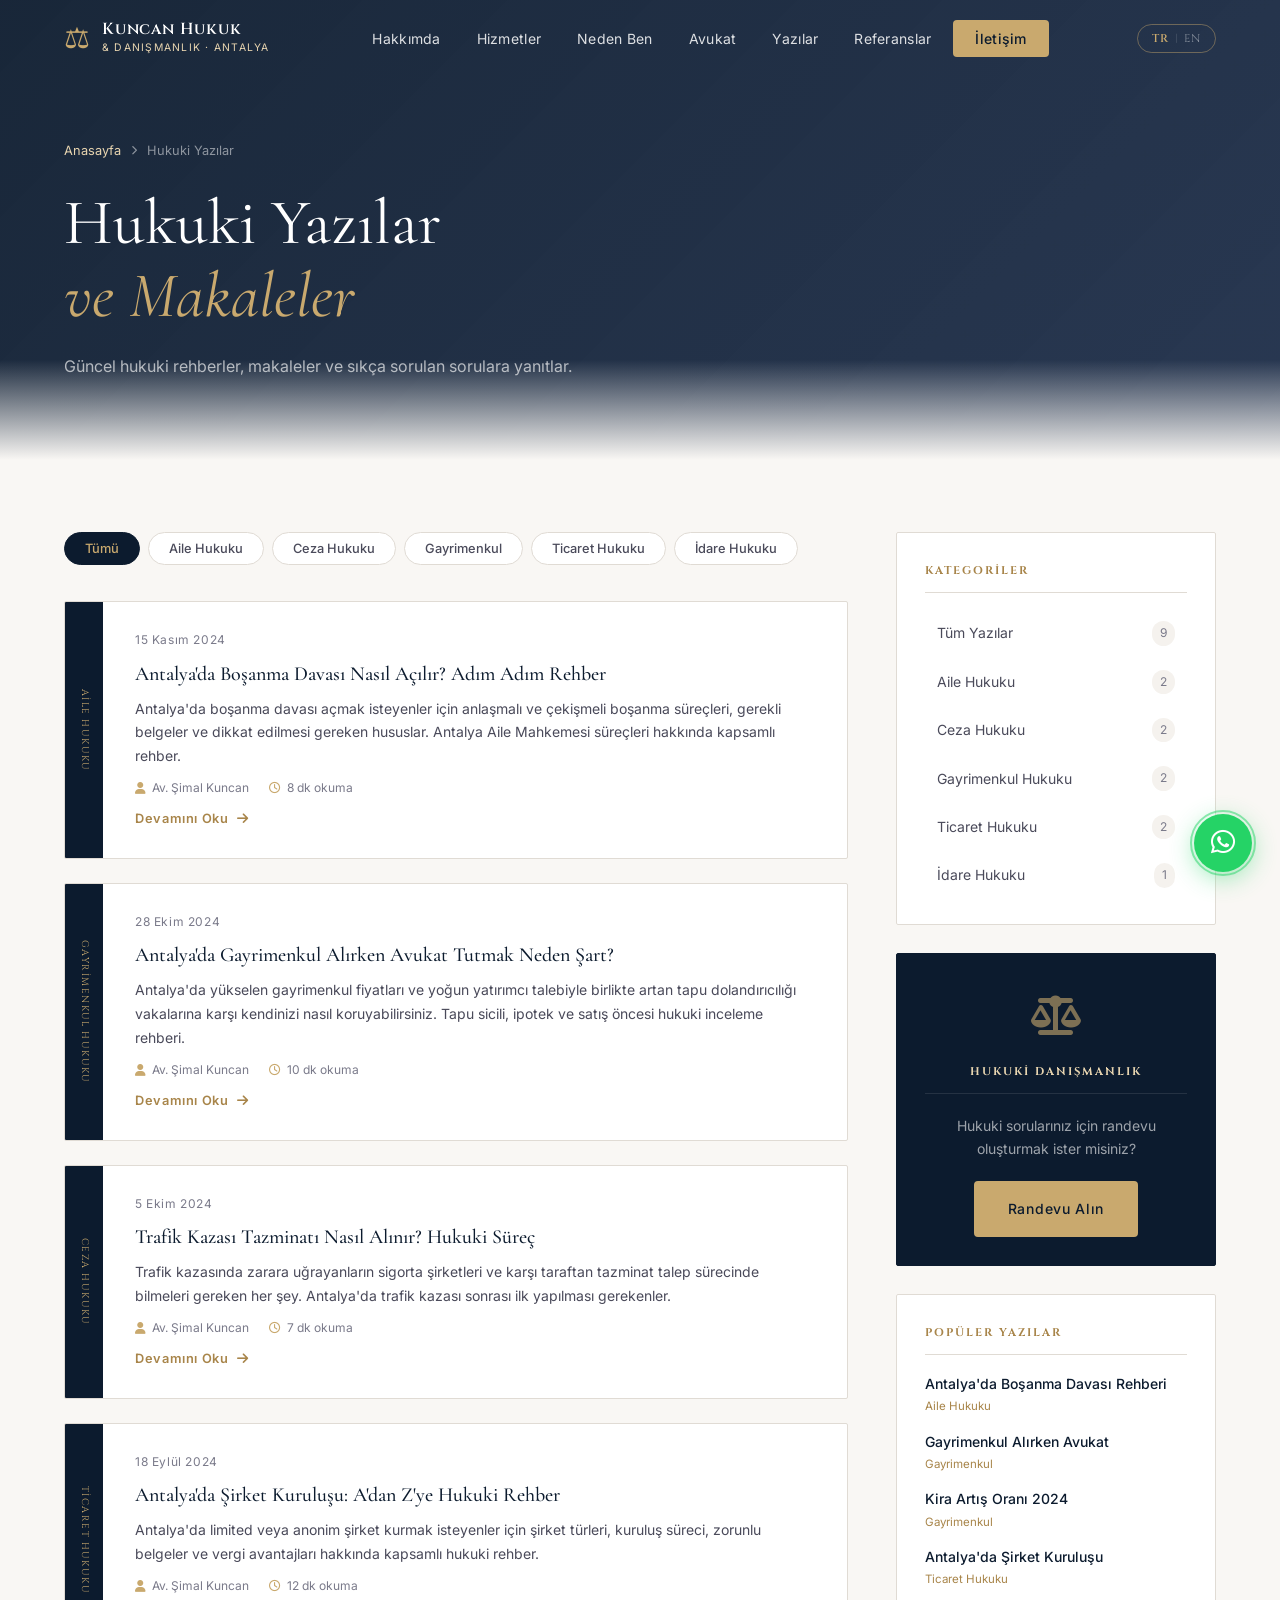
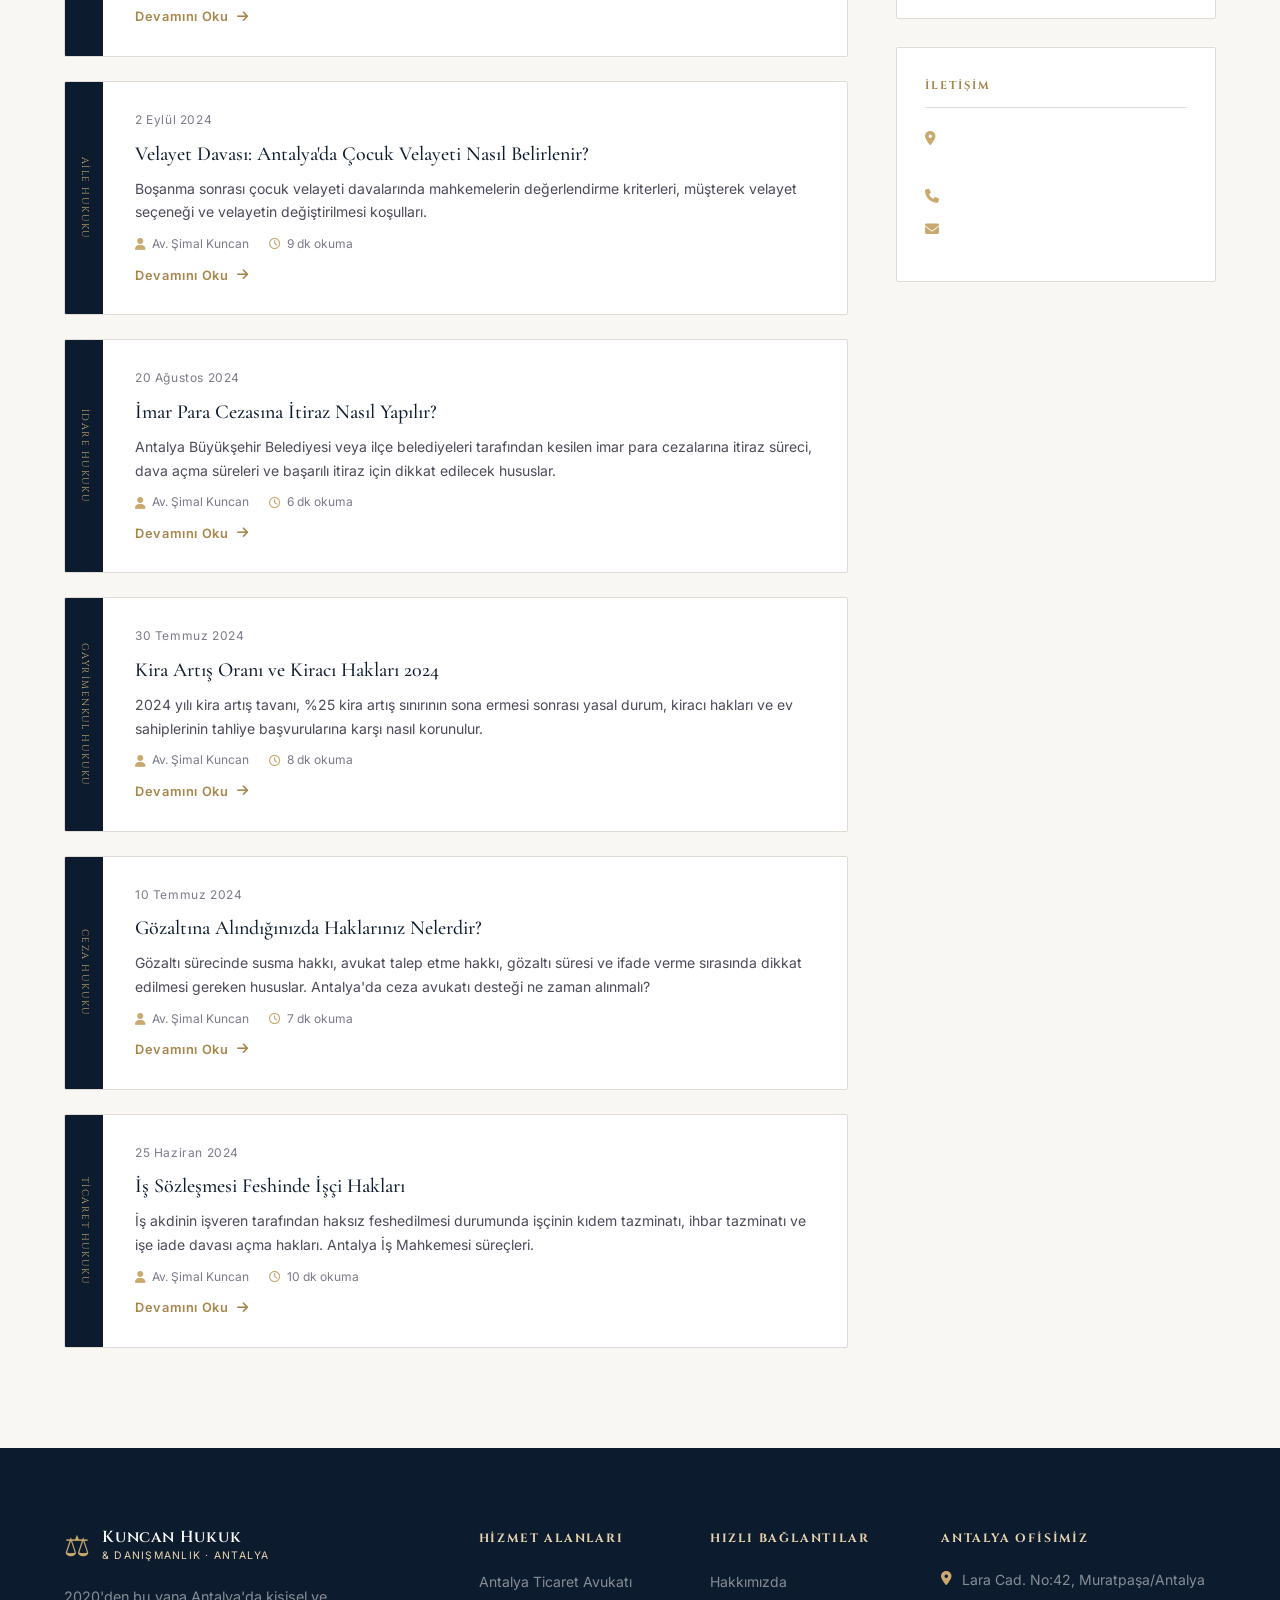
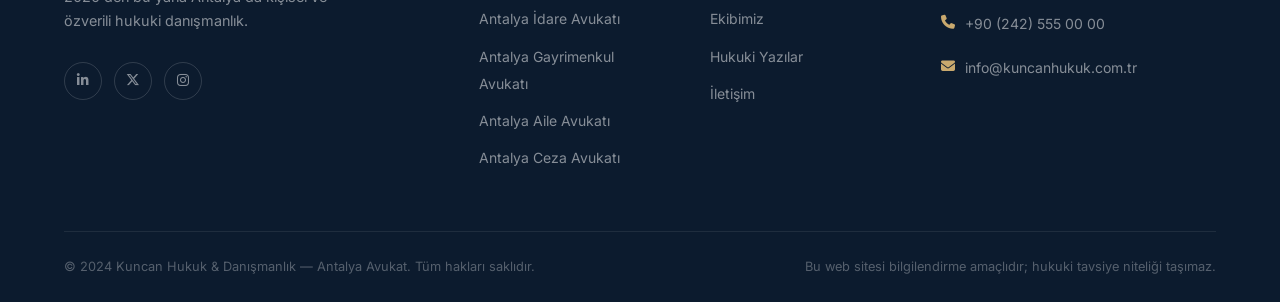
==== yazilar.html @ 05ef512c "Initial commit" ====
<!DOCTYPE html>
<html lang="tr">
<head>
  <meta charset="UTF-8" />
  <meta name="viewport" content="width=device-width, initial-scale=1.0" />
  <title>Hukuki Yazılar ve Makaleler | Antalya Avukat — Yıldırım & Ortakları</title>
  <meta name="description" content="Antalya'nın uzman avukatları tarafından kaleme alınan güncel hukuki makaleler, rehberler ve hukuki bilgi kaynakları. Boşanma, ceza, gayrimenkul, ticaret hukuku ve daha fazlası." />
  <meta name="keywords" content="antalya avukat yazıları, antalya hukuk makaleleri, antalya boşanma rehberi, antalya hukuk bilgisi, türk hukuku makaleler" />
  <meta name="robots" content="noindex, nofollow" />
  <link rel="canonical" href="https://www.kuncanhukuk.com/yazilar.html" />

  <meta property="og:title" content="Hukuki Yazılar | Antalya Avukat — Yıldırım & Ortakları" />
  <meta property="og:description" content="Antalya avukatlarımızın kaleme aldığı güncel hukuki makaleler ve rehberler." />
  <meta property="og:type" content="website" />
  <meta property="og:url" content="https://www.kuncanhukuk.com/yazilar.html" />

  <script type="application/ld+json">
  {
    "@context": "https://schema.org",
    "@type": "CollectionPage",
    "name": "Hukuki Yazılar ve Makaleler",
    "description": "Antalya Avukat Yıldırım & Ortakları tarafından hazırlanan hukuki makaleler",
    "url": "https://www.kuncanhukuk.com/yazilar.html",
    "breadcrumb": {
      "@type": "BreadcrumbList",
      "itemListElement": [
        {"@type": "ListItem", "position": 1, "name": "Anasayfa", "item": "https://www.kuncanhukuk.com/"},
        {"@type": "ListItem", "position": 2, "name": "Hukuki Yazılar", "item": "https://www.kuncanhukuk.com/yazilar.html"}
      ]
    }
  }
  </script>

  <link rel="preconnect" href="https://fonts.googleapis.com" />
  <link rel="preconnect" href="https://fonts.gstatic.com" crossorigin />
  <link href="https://fonts.googleapis.com/css2?family=Cormorant+Garamond:ital,wght@0,300;0,400;0,500;0,600;0,700;1,300;1,400;1,500&family=Inter:wght@300;400;500;600&family=Cinzel:wght@400;500;600&display=swap" rel="stylesheet" />
  <link rel="stylesheet" href="https://cdnjs.cloudflare.com/ajax/libs/font-awesome/6.5.0/css/all.min.css" />
  <link rel="stylesheet" href="css/style.css" />
</head>
<body>

  <!-- NAV -->
  <nav id="navbar" class="scrolled" role="navigation" aria-label="Ana navigasyon">
    <div class="nav-inner">
      <a href="/" class="nav-logo" aria-label="Kuncan Hukuk & Danışmanlık — Anasayfa">
        <span class="logo-icon" aria-hidden="true">⚖</span>
        <div class="logo-text">
          <span class="logo-main">Kuncan Hukuk</span>
          <span class="logo-sub">& Danışmanlık · Antalya</span>
        </div>
      </a>
      <ul class="nav-links" id="navLinks">
        <li><a href="index.html#about"        data-i18n="nav_about">Hakkımızda</a></li>
        <li><a href="index.html#services"     data-i18n="nav_services">Hizmetler</a></li>
        <li><a href="index.html#why-us"       data-i18n="nav_why">Neden Biz</a></li>
        <li><a href="index.html#lawyer"       data-i18n="nav_team">Avukat</a></li>
        <li><a href="yazilar.html" aria-current="page" data-i18n="nav_articles">Yazılar</a></li>
        <li><a href="index.html#testimonials" data-i18n="nav_testimonials">Referanslar</a></li>
        <li><a href="index.html#contact" class="nav-cta" data-i18n="nav_contact">İletişim</a></li>
      </ul>
      <div class="nav-right">
        <button class="lang-toggle" id="langToggle" aria-label="Dil değiştir / Change language">
          <span class="lang-active">TR</span>
          <span class="lang-sep">|</span>
          <span class="lang-other">EN</span>
        </button>
        <button class="nav-hamburger" id="hamburger" aria-label="Menüyü aç/kapat" aria-expanded="false">
          <span></span><span></span><span></span>
        </button>
      </div>
    </div>
  </nav>

  <!-- PAGE HERO -->
  <section class="page-hero" aria-label="Sayfa başlığı">
    <div class="page-hero-overlay" aria-hidden="true"></div>
    <div class="container">
      <nav class="breadcrumb" aria-label="Konum yolu">
        <a href="/" data-i18n="page_breadcrumb_home">Anasayfa</a>
        <i class="fa-solid fa-chevron-right" aria-hidden="true"></i>
        <span aria-current="page" data-i18n="page_breadcrumb_articles">Hukuki Yazılar</span>
      </nav>
      <h1 class="page-hero-title" data-i18n-html="page_hero_title">Hukuki Yazılar<br /><em>ve Makaleler</em></h1>
      <p class="page-hero-desc" data-i18n="page_hero_desc">Antalya avukatlarımız tarafından hazırlanan güncel hukuki rehberler, makaleler ve bilgi kaynakları.</p>
    </div>
  </section>

  <!-- MAIN CONTENT -->
  <main id="main-content">
    <div class="container">
      <div class="blog-layout">

        <!-- ARTICLES COLUMN -->
        <div class="blog-main">

          <!-- FILTER BAR -->
          <div class="filter-bar" role="group" aria-label="Kategori filtresi">
            <button class="filter-btn active" data-cat="all"          data-i18n="filter_all">Tümü</button>
            <button class="filter-btn" data-cat="aile"                data-i18n="filter_aile">Aile Hukuku</button>
            <button class="filter-btn" data-cat="ceza"                data-i18n="filter_ceza">Ceza Hukuku</button>
            <button class="filter-btn" data-cat="gayrimenkul"         data-i18n="filter_gmk">Gayrimenkul</button>
            <button class="filter-btn" data-cat="ticaret"             data-i18n="filter_ticaret">Ticaret Hukuku</button>
            <button class="filter-btn" data-cat="idare"               data-i18n="filter_idare">İdare Hukuku</button>
          </div>

          <!-- ARTICLE LIST -->
          <div class="blog-list" id="blogList">

            <article class="blog-card" data-cat="aile" itemscope itemtype="https://schema.org/Article">
              <div class="blog-card-cat">Aile Hukuku</div>
              <div class="blog-card-body">
                <time class="blog-card-date" datetime="2024-11-15" itemprop="datePublished">15 Kasım 2024</time>
                <h2 itemprop="headline">
                  <a href="yazilar/antalyada-bosanma-davasi.html">Antalya'da Boşanma Davası Nasıl Açılır? Adım Adım Rehber</a>
                </h2>
                <p itemprop="description">Antalya'da boşanma davası açmak isteyenler için anlaşmalı ve çekişmeli boşanma süreçleri, gerekli belgeler ve dikkat edilmesi gereken hususlar. Antalya Aile Mahkemesi süreçleri hakkında kapsamlı rehber.</p>
                <div class="blog-card-meta">
                  <span><i class="fa-solid fa-user" aria-hidden="true"></i> Av. Şimal Kuncan</span>
                  <span><i class="fa-regular fa-clock" aria-hidden="true"></i> 8 dk okuma</span>
                </div>
                <a href="yazilar/antalyada-bosanma-davasi.html" class="article-link">Devamını Oku <i class="fa-solid fa-arrow-right" aria-hidden="true"></i></a>
              </div>
            </article>

            <article class="blog-card" data-cat="gayrimenkul" itemscope itemtype="https://schema.org/Article">
              <div class="blog-card-cat">Gayrimenkul Hukuku</div>
              <div class="blog-card-body">
                <time class="blog-card-date" datetime="2024-10-28" itemprop="datePublished">28 Ekim 2024</time>
                <h2 itemprop="headline">
                  <a href="yazilar/antalyada-gayrimenkul-alirken.html">Antalya'da Gayrimenkul Alırken Avukat Tutmak Neden Şart?</a>
                </h2>
                <p itemprop="description">Antalya'da yükselen gayrimenkul fiyatları ve yoğun yatırımcı talebiyle birlikte artan tapu dolandırıcılığı vakalarına karşı kendinizi nasıl koruyabilirsiniz. Tapu sicili, ipotek ve satış öncesi hukuki inceleme rehberi.</p>
                <div class="blog-card-meta">
                  <span><i class="fa-solid fa-user" aria-hidden="true"></i> Av. Şimal Kuncan</span>
                  <span><i class="fa-regular fa-clock" aria-hidden="true"></i> 10 dk okuma</span>
                </div>
                <a href="yazilar/antalyada-gayrimenkul-alirken.html" class="article-link">Devamını Oku <i class="fa-solid fa-arrow-right" aria-hidden="true"></i></a>
              </div>
            </article>

            <article class="blog-card" data-cat="ceza" itemscope itemtype="https://schema.org/Article">
              <div class="blog-card-cat">Ceza Hukuku</div>
              <div class="blog-card-body">
                <time class="blog-card-date" datetime="2024-10-05" itemprop="datePublished">5 Ekim 2024</time>
                <h2 itemprop="headline">
                  <a href="yazilar/trafik-kazasi-tazminati.html">Trafik Kazası Tazminatı Nasıl Alınır? Hukuki Süreç</a>
                </h2>
                <p itemprop="description">Trafik kazasında zarara uğrayanların sigorta şirketleri ve karşı taraftan tazminat talep sürecinde bilmeleri gereken her şey. Antalya'da trafik kazası sonrası ilk yapılması gerekenler.</p>
                <div class="blog-card-meta">
                  <span><i class="fa-solid fa-user" aria-hidden="true"></i> Av. Şimal Kuncan</span>
                  <span><i class="fa-regular fa-clock" aria-hidden="true"></i> 7 dk okuma</span>
                </div>
                <a href="yazilar/trafik-kazasi-tazminati.html" class="article-link">Devamını Oku <i class="fa-solid fa-arrow-right" aria-hidden="true"></i></a>
              </div>
            </article>

            <article class="blog-card" data-cat="ticaret" itemscope itemtype="https://schema.org/Article">
              <div class="blog-card-cat">Ticaret Hukuku</div>
              <div class="blog-card-body">
                <time class="blog-card-date" datetime="2024-09-18" itemprop="datePublished">18 Eylül 2024</time>
                <h2 itemprop="headline">
                  <a href="yazilar/antalyada-sirket-kurulus.html">Antalya'da Şirket Kuruluşu: A'dan Z'ye Hukuki Rehber</a>
                </h2>
                <p itemprop="description">Antalya'da limited veya anonim şirket kurmak isteyenler için şirket türleri, kuruluş süreci, zorunlu belgeler ve vergi avantajları hakkında kapsamlı hukuki rehber.</p>
                <div class="blog-card-meta">
                  <span><i class="fa-solid fa-user" aria-hidden="true"></i> Av. Şimal Kuncan</span>
                  <span><i class="fa-regular fa-clock" aria-hidden="true"></i> 12 dk okuma</span>
                </div>
                <a href="yazilar/antalyada-sirket-kurulus.html" class="article-link">Devamını Oku <i class="fa-solid fa-arrow-right" aria-hidden="true"></i></a>
              </div>
            </article>

            <article class="blog-card" data-cat="aile" itemscope itemtype="https://schema.org/Article">
              <div class="blog-card-cat">Aile Hukuku</div>
              <div class="blog-card-body">
                <time class="blog-card-date" datetime="2024-09-02" itemprop="datePublished">2 Eylül 2024</time>
                <h2 itemprop="headline">
                  <a href="yazilar/velayet-davasi-rehberi.html">Velayet Davası: Antalya'da Çocuk Velayeti Nasıl Belirlenir?</a>
                </h2>
                <p itemprop="description">Boşanma sonrası çocuk velayeti davalarında mahkemelerin değerlendirme kriterleri, müşterek velayet seçeneği ve velayetin değiştirilmesi koşulları.</p>
                <div class="blog-card-meta">
                  <span><i class="fa-solid fa-user" aria-hidden="true"></i> Av. Şimal Kuncan</span>
                  <span><i class="fa-regular fa-clock" aria-hidden="true"></i> 9 dk okuma</span>
                </div>
                <a href="yazilar/velayet-davasi-rehberi.html" class="article-link">Devamını Oku <i class="fa-solid fa-arrow-right" aria-hidden="true"></i></a>
              </div>
            </article>

            <article class="blog-card" data-cat="idare" itemscope itemtype="https://schema.org/Article">
              <div class="blog-card-cat">İdare Hukuku</div>
              <div class="blog-card-body">
                <time class="blog-card-date" datetime="2024-08-20" itemprop="datePublished">20 Ağustos 2024</time>
                <h2 itemprop="headline">
                  <a href="yazilar/imar-para-cezasi-itiraz.html">İmar Para Cezasına İtiraz Nasıl Yapılır?</a>
                </h2>
                <p itemprop="description">Antalya Büyükşehir Belediyesi veya ilçe belediyeleri tarafından kesilen imar para cezalarına itiraz süreci, dava açma süreleri ve başarılı itiraz için dikkat edilecek hususlar.</p>
                <div class="blog-card-meta">
                  <span><i class="fa-solid fa-user" aria-hidden="true"></i> Av. Şimal Kuncan</span>
                  <span><i class="fa-regular fa-clock" aria-hidden="true"></i> 6 dk okuma</span>
                </div>
                <a href="yazilar/imar-para-cezasi-itiraz.html" class="article-link">Devamını Oku <i class="fa-solid fa-arrow-right" aria-hidden="true"></i></a>
              </div>
            </article>

            <article class="blog-card" data-cat="gayrimenkul" itemscope itemtype="https://schema.org/Article">
              <div class="blog-card-cat">Gayrimenkul Hukuku</div>
              <div class="blog-card-body">
                <time class="blog-card-date" datetime="2024-07-30" itemprop="datePublished">30 Temmuz 2024</time>
                <h2 itemprop="headline">
                  <a href="yazilar/kira-artis-haklari.html">Kira Artış Oranı ve Kiracı Hakları 2024</a>
                </h2>
                <p itemprop="description">2024 yılı kira artış tavanı, %25 kira artış sınırının sona ermesi sonrası yasal durum, kiracı hakları ve ev sahiplerinin tahliye başvurularına karşı nasıl korunulur.</p>
                <div class="blog-card-meta">
                  <span><i class="fa-solid fa-user" aria-hidden="true"></i> Av. Şimal Kuncan</span>
                  <span><i class="fa-regular fa-clock" aria-hidden="true"></i> 8 dk okuma</span>
                </div>
                <a href="yazilar/kira-artis-haklari.html" class="article-link">Devamını Oku <i class="fa-solid fa-arrow-right" aria-hidden="true"></i></a>
              </div>
            </article>

            <article class="blog-card" data-cat="ceza" itemscope itemtype="https://schema.org/Article">
              <div class="blog-card-cat">Ceza Hukuku</div>
              <div class="blog-card-body">
                <time class="blog-card-date" datetime="2024-07-10" itemprop="datePublished">10 Temmuz 2024</time>
                <h2 itemprop="headline">
                  <a href="yazilar/gozaltina-alinan-haklari.html">Gözaltına Alındığınızda Haklarınız Nelerdir?</a>
                </h2>
                <p itemprop="description">Gözaltı sürecinde susma hakkı, avukat talep etme hakkı, gözaltı süresi ve ifade verme sırasında dikkat edilmesi gereken hususlar. Antalya'da ceza avukatı desteği ne zaman alınmalı?</p>
                <div class="blog-card-meta">
                  <span><i class="fa-solid fa-user" aria-hidden="true"></i> Av. Şimal Kuncan</span>
                  <span><i class="fa-regular fa-clock" aria-hidden="true"></i> 7 dk okuma</span>
                </div>
                <a href="yazilar/gozaltina-alinan-haklari.html" class="article-link">Devamını Oku <i class="fa-solid fa-arrow-right" aria-hidden="true"></i></a>
              </div>
            </article>

            <article class="blog-card" data-cat="ticaret" itemscope itemtype="https://schema.org/Article">
              <div class="blog-card-cat">Ticaret Hukuku</div>
              <div class="blog-card-body">
                <time class="blog-card-date" datetime="2024-06-25" itemprop="datePublished">25 Haziran 2024</time>
                <h2 itemprop="headline">
                  <a href="yazilar/is-sozlesmesi-haklari.html">İş Sözleşmesi Feshinde İşçi Hakları</a>
                </h2>
                <p itemprop="description">İş akdinin işveren tarafından haksız feshedilmesi durumunda işçinin kıdem tazminatı, ihbar tazminatı ve işe iade davası açma hakları. Antalya İş Mahkemesi süreçleri.</p>
                <div class="blog-card-meta">
                  <span><i class="fa-solid fa-user" aria-hidden="true"></i> Av. Şimal Kuncan</span>
                  <span><i class="fa-regular fa-clock" aria-hidden="true"></i> 10 dk okuma</span>
                </div>
                <a href="yazilar/is-sozlesmesi-haklari.html" class="article-link">Devamını Oku <i class="fa-solid fa-arrow-right" aria-hidden="true"></i></a>
              </div>
            </article>

          </div>
          <!-- /blog-list -->

          <div class="blog-empty hidden" id="blogEmpty" role="status">
            <i class="fa-solid fa-magnifying-glass" aria-hidden="true"></i>
            <p>Bu kategoride henüz yazı bulunmuyor.</p>
          </div>

        </div>
        <!-- /blog-main -->

        <!-- SIDEBAR -->
        <aside class="blog-sidebar" aria-label="Yan panel">

          <div class="sidebar-widget">
            <h3 data-i18n="sidebar_cats">Kategoriler</h3>
            <ul class="sidebar-cats">
              <li><a href="#" data-filter="all"><span>Tüm Yazılar</span><em>9</em></a></li>
              <li><a href="#" data-filter="aile"><span>Aile Hukuku</span><em>2</em></a></li>
              <li><a href="#" data-filter="ceza"><span>Ceza Hukuku</span><em>2</em></a></li>
              <li><a href="#" data-filter="gayrimenkul"><span>Gayrimenkul Hukuku</span><em>2</em></a></li>
              <li><a href="#" data-filter="ticaret"><span>Ticaret Hukuku</span><em>2</em></a></li>
              <li><a href="#" data-filter="idare"><span>İdare Hukuku</span><em>1</em></a></li>
            </ul>
          </div>

          <div class="sidebar-widget sidebar-cta">
            <div class="sidebar-cta-icon" aria-hidden="true"><i class="fa-solid fa-scale-balanced"></i></div>
            <h3 data-i18n="sidebar_cta_title">Hukuki Danışmanlık</h3>
            <p data-i18n="sidebar_cta_desc">Hukuki sorularınız için Antalya avukatlarımızla görüşmek ister misiniz?</p>
            <a href="index.html#contact" class="btn btn-gold"><span data-i18n="sidebar_cta_btn">Ücretsiz Danışmanlık</span></a>
          </div>

          <div class="sidebar-widget">
            <h3 data-i18n="sidebar_popular">Popüler Yazılar</h3>
            <ul class="sidebar-popular">
              <li>
                <a href="yazilar/antalyada-bosanma-davasi.html">
                  <span>Antalya'da Boşanma Davası Rehberi</span>
                  <small>Aile Hukuku</small>
                </a>
              </li>
              <li>
                <a href="yazilar/antalyada-gayrimenkul-alirken.html">
                  <span>Gayrimenkul Alırken Avukat</span>
                  <small>Gayrimenkul</small>
                </a>
              </li>
              <li>
                <a href="yazilar/kira-artis-haklari.html">
                  <span>Kira Artış Oranı 2024</span>
                  <small>Gayrimenkul</small>
                </a>
              </li>
              <li>
                <a href="yazilar/antalyada-sirket-kurulus.html">
                  <span>Antalya'da Şirket Kuruluşu</span>
                  <small>Ticaret Hukuku</small>
                </a>
              </li>
            </ul>
          </div>

          <div class="sidebar-widget">
            <h3>İletişim</h3>
            <ul class="footer-contact">
              <li><i class="fa-solid fa-location-dot" aria-hidden="true"></i> Lara Cad. No:42, Muratpaşa/Antalya</li>
              <li><i class="fa-solid fa-phone" aria-hidden="true"></i> <a href="tel:+902425550000">+90 (242) 555 00 00</a></li>
              <li><i class="fa-solid fa-envelope" aria-hidden="true"></i> <a href="mailto:info@kuncanhukuk.com.tr">info@kuncanhukuk.com.tr</a></li>
            </ul>
          </div>

        </aside>
        <!-- /blog-sidebar -->

      </div>
    </div>
  </main>

  <!-- FOOTER -->
  <footer id="footer" role="contentinfo">
    <div class="container">
      <div class="footer-grid">
        <div class="footer-brand">
          <a href="/" class="nav-logo">
            <span class="logo-icon" aria-hidden="true">⚖</span>
            <div class="logo-text">
              <span class="logo-main">Kuncan Hukuk</span>
              <span class="logo-sub">& Danışmanlık · Antalya</span>
            </div>
          </a>
          <p class="footer-tagline" data-i18n="footer_tagline">2020'den bu yana Antalya'da kişisel ve özverili hukuki danışmanlık.</p>
          <div class="footer-social">
            <a href="#" aria-label="LinkedIn"><i class="fa-brands fa-linkedin-in"></i></a>
            <a href="#" aria-label="Twitter"><i class="fa-brands fa-x-twitter"></i></a>
            <a href="#" aria-label="Instagram"><i class="fa-brands fa-instagram"></i></a>
          </div>
        </div>
        <div class="footer-col">
          <h4>Hizmet Alanları</h4>
          <ul>
            <li><a href="index.html#services">Antalya Ticaret Avukatı</a></li>
            <li><a href="index.html#services">Antalya İdare Avukatı</a></li>
            <li><a href="index.html#services">Antalya Gayrimenkul Avukatı</a></li>
            <li><a href="index.html#services">Antalya Aile Avukatı</a></li>
            <li><a href="index.html#services">Antalya Ceza Avukatı</a></li>
          </ul>
        </div>
        <div class="footer-col">
          <h4>Hızlı Bağlantılar</h4>
          <ul>
            <li><a href="index.html#about">Hakkımızda</a></li>
            <li><a href="index.html#team">Ekibimiz</a></li>
            <li><a href="yazilar.html">Hukuki Yazılar</a></li>
            <li><a href="index.html#contact">İletişim</a></li>
          </ul>
        </div>
        <div class="footer-col">
          <h4>Antalya Ofisimiz</h4>
          <ul class="footer-contact">
            <li><i class="fa-solid fa-location-dot" aria-hidden="true"></i> Lara Cad. No:42, Muratpaşa/Antalya</li>
            <li><i class="fa-solid fa-phone" aria-hidden="true"></i> <a href="tel:+902425550000">+90 (242) 555 00 00</a></li>
            <li><i class="fa-solid fa-envelope" aria-hidden="true"></i> <a href="mailto:info@kuncanhukuk.com.tr">info@kuncanhukuk.com.tr</a></li>
          </ul>
        </div>
      </div>
      <div class="footer-bottom">
        <p data-i18n="footer_copyright">© 2024 Kuncan Hukuk & Danışmanlık — Antalya Avukat. Tüm hakları saklıdır.</p>
        <p data-i18n="footer_disc">Bu web sitesi bilgilendirme amaçlıdır; hukuki tavsiye niteliği taşımaz.</p>
      </div>
    </div>
  </footer>

  <!-- WHATSAPP FLOAT -->
  <a href="https://wa.me/902425550000"
     class="whatsapp-float"
     target="_blank"
     rel="noopener noreferrer"
     aria-label="WhatsApp'ta Yazın">
    <i class="fa-brands fa-whatsapp" aria-hidden="true"></i>
    <span class="whatsapp-tooltip" data-i18n="wa_tooltip">WhatsApp'ta Yazın</span>
  </a>

  <script src="js/i18n.js"></script>
  <script src="js/main.js"></script>
  <script src="js/yazilar.js"></script>
</body>
</html>
---- css/style.css ----
/* ===================================================
   KUNCAN HUKUK & DANIŞMANLIK
   Professional Law Firm Website — Turkish
   =================================================== */

/* === RESET & BASE === */
*, *::before, *::after {
  box-sizing: border-box;
  margin: 0;
  padding: 0;
}

:root {
  --navy:       #0c1b2e;
  --navy-mid:   #122340;
  --navy-light: #1a3358;
  --gold:       #c9a96e;
  --gold-dark:  #a8854a;
  --gold-light: #e8d5b0;
  --white:      #ffffff;
  --off-white:  #f5f2ee;
  --light-bg:   #f9f7f4;
  --text:       #2a2a2a;
  --text-mid:   #4a4a5a;
  --text-light: #7a7a8a;
  --border:     #e0dbd4;

  --font-serif: 'Cormorant Garamond', Georgia, serif;
  --font-sans:  'Inter', -apple-system, sans-serif;
  --font-deco:  'Cinzel', serif;

  --transition: 0.3s ease;
  --radius:     4px;
  --shadow:     0 4px 30px rgba(0,0,0,0.08);
  --shadow-lg:  0 12px 50px rgba(0,0,0,0.14);
}

html {
  scroll-behavior: smooth;
  font-size: 16px;
}

body {
  font-family: var(--font-sans);
  color: var(--text);
  background: var(--white);
  line-height: 1.7;
  overflow-x: hidden;
}

img { max-width: 100%; display: block; }
a { text-decoration: none; color: inherit; }
ul { list-style: none; }
button { cursor: pointer; border: none; background: none; font-family: inherit; }

.container {
  max-width: 1200px;
  margin: 0 auto;
  padding: 0 24px;
}

/* === TYPOGRAPHY === */
.section-eyebrow {
  font-family: var(--font-deco);
  font-size: 0.75rem;
  letter-spacing: 0.2em;
  text-transform: uppercase;
  color: var(--gold);
  display: block;
  margin-bottom: 16px;
}
.section-eyebrow.light { color: var(--gold-light); }

.section-title {
  font-family: var(--font-serif);
  font-size: clamp(2rem, 4vw, 3rem);
  font-weight: 500;
  line-height: 1.15;
  color: var(--navy);
  margin-bottom: 24px;
}
.section-title.light { color: var(--white); }
.section-title em { font-style: italic; color: var(--gold); }

.section-desc {
  font-size: 1rem;
  color: var(--text-mid);
  max-width: 520px;
  margin: 0 auto;
}
.section-desc.light { color: rgba(255,255,255,0.7); }

.section-header.centered { text-align: center; margin-bottom: 60px; }

/* === BUTTONS === */
.btn {
  display: inline-flex;
  align-items: center;
  gap: 8px;
  padding: 14px 32px;
  font-family: var(--font-sans);
  font-size: 0.875rem;
  font-weight: 500;
  letter-spacing: 0.05em;
  border-radius: var(--radius);
  transition: all var(--transition);
  cursor: pointer;
}

.btn-gold {
  background: var(--gold);
  color: var(--navy);
  border: 2px solid var(--gold);
}
.btn-gold:hover {
  background: var(--gold-dark);
  border-color: var(--gold-dark);
  transform: translateY(-2px);
  box-shadow: 0 8px 24px rgba(201,169,110,0.35);
}

.btn-outline {
  background: transparent;
  color: var(--white);
  border: 2px solid rgba(255,255,255,0.5);
}
.btn-outline:hover {
  background: rgba(255,255,255,0.1);
  border-color: var(--white);
}

.btn-dark {
  background: var(--navy);
  color: var(--white);
  border: 2px solid var(--navy);
}
.btn-dark:hover {
  background: var(--navy-light);
  border-color: var(--navy-light);
  transform: translateY(-2px);
}

.btn-full { width: 100%; justify-content: center; }

/* === SECTION === */
.section { padding: 100px 0; }
.section-dark { background: var(--navy); }
.section-light { background: var(--light-bg); }

/* ===================================================
   NAVIGATION
   =================================================== */
#navbar {
  position: fixed;
  top: 0;
  left: 0;
  right: 0;
  z-index: 1000;
  padding: 20px 0;
  transition: all var(--transition);
}
#navbar.scrolled {
  background: rgba(12, 27, 46, 0.98);
  padding: 14px 0;
  box-shadow: 0 2px 30px rgba(0,0,0,0.3);
}

.nav-inner {
  max-width: 1200px;
  margin: 0 auto;
  padding: 0 24px;
  display: flex;
  align-items: center;
  justify-content: space-between;
}

.nav-logo {
  display: flex;
  align-items: center;
  gap: 12px;
}
.logo-icon {
  font-size: 1.8rem;
  color: var(--gold);
  line-height: 1;
}
.logo-text {
  display: flex;
  flex-direction: column;
}
.logo-main {
  font-family: var(--font-deco);
  font-size: 1rem;
  font-weight: 600;
  color: var(--white);
  letter-spacing: 0.05em;
  line-height: 1.2;
}
.logo-sub {
  font-family: var(--font-sans);
  font-size: 0.65rem;
  color: var(--gold-light);
  letter-spacing: 0.12em;
  text-transform: uppercase;
}

.nav-links {
  display: flex;
  align-items: center;
  gap: 8px;
}
.nav-links a {
  font-family: var(--font-sans);
  font-size: 0.875rem;
  font-weight: 400;
  color: rgba(255,255,255,0.85);
  padding: 8px 14px;
  border-radius: var(--radius);
  transition: all var(--transition);
  letter-spacing: 0.02em;
}
.nav-links a:hover { color: var(--gold); }

.nav-cta {
  background: var(--gold) !important;
  color: var(--navy) !important;
  font-weight: 500 !important;
  padding: 10px 22px !important;
}
.nav-cta:hover {
  background: var(--gold-dark) !important;
  color: var(--navy) !important;
}


.nav-hamburger {
  display: none;
  flex-direction: column;
  gap: 5px;
  padding: 4px;
  position: relative;
  z-index: 1003;
}
.nav-hamburger span {
  display: block;
  width: 24px;
  height: 2px;
  background: var(--white);
  border-radius: 2px;
  transition: all var(--transition);
}
.nav-hamburger.open span:nth-child(1) { transform: rotate(45deg) translate(5px, 5px); }
.nav-hamburger.open span:nth-child(2) { opacity: 0; }
.nav-hamburger.open span:nth-child(3) { transform: rotate(-45deg) translate(5px, -5px); }

/* ===================================================
   HERO
   =================================================== */
#hero {
  min-height: 100vh;
  background:
    linear-gradient(135deg, rgba(12,27,46,0.92) 0%, rgba(18,35,64,0.85) 50%, rgba(12,27,46,0.92) 100%),
    url("data:image/svg+xml,%3Csvg width='60' height='60' viewBox='0 0 60 60' xmlns='http://www.w3.org/2000/svg'%3E%3Cg fill='none' fill-rule='evenodd'%3E%3Cg fill='%23c9a96e' fill-opacity='0.04'%3E%3Cpath d='M36 34v-4h-2v4h-4v2h4v4h2v-4h4v-2h-4zm0-30V0h-2v4h-4v2h4v4h2V6h4V4h-4zM6 34v-4H4v4H0v2h4v4h2v-4h4v-2H6zM6 4V0H4v4H0v2h4v4h2V6h4V4H6z'/%3E%3C/g%3E%3C/g%3E%3C/svg%3E");
  background-size: auto, 60px 60px;
  display: flex;
  flex-direction: column;
  align-items: center;
  justify-content: center;
  position: relative;
  overflow: hidden;
}

#hero::before {
  content: '';
  position: absolute;
  inset: 0;
  background: radial-gradient(ellipse at 70% 50%, rgba(201,169,110,0.08) 0%, transparent 70%);
  pointer-events: none;
}

.hero-overlay {
  position: absolute;
  bottom: 0;
  left: 0;
  right: 0;
  height: 200px;
  background: linear-gradient(to top, var(--white), transparent);
  pointer-events: none;
}

.hero-content {
  position: relative;
  z-index: 2;
  text-align: center;
  max-width: 820px;
  padding: 120px 24px 60px;
}

.hero-eyebrow {
  font-family: var(--font-deco);
  font-size: 0.75rem;
  letter-spacing: 0.25em;
  text-transform: uppercase;
  color: var(--gold-light);
  margin-bottom: 24px;
  opacity: 0;
  animation: fadeUp 0.8s ease 0.2s forwards;
}

.hero-title {
  font-family: var(--font-serif);
  font-size: clamp(2.8rem, 6vw, 5rem);
  font-weight: 400;
  line-height: 1.1;
  color: var(--white);
  margin-bottom: 28px;
  opacity: 0;
  animation: fadeUp 0.8s ease 0.4s forwards;
}
.hero-title em {
  font-style: italic;
  color: var(--gold);
  font-weight: 300;
}

.hero-subtitle {
  font-size: clamp(1rem, 2vw, 1.15rem);
  color: rgba(255,255,255,0.75);
  line-height: 1.75;
  margin-bottom: 44px;
  opacity: 0;
  animation: fadeUp 0.8s ease 0.6s forwards;
}

.hero-actions {
  display: flex;
  gap: 16px;
  justify-content: center;
  flex-wrap: wrap;
  margin-bottom: 64px;
  opacity: 0;
  animation: fadeUp 0.8s ease 0.8s forwards;
}

.hero-stats {
  display: flex;
  align-items: center;
  justify-content: center;
  gap: 0;
  opacity: 0;
  animation: fadeUp 0.8s ease 1s forwards;
}

.stat {
  display: flex;
  flex-direction: column;
  align-items: center;
  padding: 0 36px;
}
.stat-num {
  font-family: var(--font-serif);
  font-size: 2.5rem;
  font-weight: 600;
  color: var(--gold);
  line-height: 1;
}
.stat-label {
  font-size: 0.75rem;
  color: rgba(255,255,255,0.6);
  letter-spacing: 0.08em;
  text-transform: uppercase;
  margin-top: 4px;
}
.stat-divider {
  width: 1px;
  height: 50px;
  background: rgba(201,169,110,0.3);
}

.hero-scroll {
  position: absolute;
  bottom: 32px;
  left: 50%;
  transform: translateX(-50%);
  display: flex;
  flex-direction: column;
  align-items: center;
  gap: 6px;
  color: rgba(255,255,255,0.4);
  font-size: 0.7rem;
  letter-spacing: 0.15em;
  text-transform: uppercase;
  animation: bounce 2s ease infinite;
  z-index: 2;
}
.hero-scroll i { font-size: 0.85rem; }

/* ===================================================
   ABOUT
   =================================================== */
.about-grid {
  display: grid;
  grid-template-columns: 1fr 1fr;
  gap: 80px;
  align-items: center;
}

.about-visual {
  position: relative;
}

.about-img-frame {
  border-radius: 2px;
  overflow: hidden;
  background: var(--navy);
  aspect-ratio: 4/5;
  position: relative;
}
.about-img-frame::before {
  content: '';
  position: absolute;
  inset: 16px;
  border: 1px solid rgba(201,169,110,0.3);
  z-index: 1;
  pointer-events: none;
}

.about-img-inner {
  width: 100%;
  height: 100%;
  display: flex;
  align-items: center;
  justify-content: center;
  background: linear-gradient(145deg, var(--navy) 0%, var(--navy-light) 100%);
}

.about-placeholder {
  color: var(--gold);
  opacity: 0.15;
  font-size: 8rem;
}

.about-badge {
  position: absolute;
  bottom: -24px;
  right: -24px;
  background: var(--gold);
  color: var(--navy);
  padding: 24px;
  border-radius: 2px;
  text-align: center;
  box-shadow: var(--shadow-lg);
}
.badge-num {
  display: block;
  font-family: var(--font-serif);
  font-size: 3rem;
  font-weight: 700;
  line-height: 1;
}
.badge-text {
  font-size: 0.75rem;
  font-weight: 600;
  letter-spacing: 0.05em;
  text-transform: uppercase;
  line-height: 1.4;
}

.about-divider {
  width: 60px;
  height: 2px;
  background: var(--gold);
  margin-bottom: 28px;
}

.about-text {
  color: var(--text-mid);
  margin-bottom: 16px;
  font-size: 1rem;
  line-height: 1.8;
}

.about-features {
  margin: 28px 0 36px;
  display: flex;
  flex-direction: column;
  gap: 12px;
}
.about-features li {
  display: flex;
  align-items: center;
  gap: 12px;
  font-size: 0.9rem;
  color: var(--text-mid);
}
.about-features li i {
  color: var(--gold);
  font-size: 0.8rem;
  flex-shrink: 0;
}

/* ===================================================
   SERVICES
   =================================================== */
.services-grid {
  display: grid;
  grid-template-columns: repeat(3, 1fr);
  gap: 2px;
}

.service-card {
  background: var(--navy-mid);
  padding: 44px 36px;
  transition: all var(--transition);
  position: relative;
  overflow: hidden;
  cursor: default;
}
.service-card::before {
  content: attr(data-index);
  position: absolute;
  top: -10px;
  right: 20px;
  font-family: var(--font-serif);
  font-size: 6rem;
  font-weight: 700;
  color: rgba(255,255,255,0.03);
  line-height: 1;
}
.service-card:hover {
  background: var(--navy-light);
  transform: translateY(-4px);
}
.service-card:hover .service-icon { background: var(--gold); color: var(--navy); }

.service-icon {
  width: 56px;
  height: 56px;
  background: rgba(201,169,110,0.12);
  border-radius: var(--radius);
  display: flex;
  align-items: center;
  justify-content: center;
  color: var(--gold);
  font-size: 1.3rem;
  margin-bottom: 24px;
  transition: all var(--transition);
}

.service-card h3 {
  font-family: var(--font-serif);
  font-size: 1.4rem;
  font-weight: 500;
  color: var(--white);
  margin-bottom: 14px;
}

.service-card p {
  color: rgba(255,255,255,0.55);
  font-size: 0.9rem;
  line-height: 1.7;
  margin-bottom: 24px;
}

.service-link {
  display: inline-flex;
  align-items: center;
  gap: 8px;
  color: var(--gold);
  font-size: 0.8rem;
  font-weight: 500;
  letter-spacing: 0.05em;
  transition: gap var(--transition);
}
.service-link:hover { gap: 14px; }

/* ===================================================
   WHY US
   =================================================== */
.why-grid {
  display: grid;
  grid-template-columns: 1fr 1fr;
  gap: 80px;
  align-items: center;
}

.why-items {
  display: flex;
  flex-direction: column;
  gap: 32px;
  margin-top: 36px;
}

.why-item {
  display: flex;
  gap: 20px;
  align-items: flex-start;
}

.why-icon {
  width: 48px;
  height: 48px;
  flex-shrink: 0;
  background: rgba(201,169,110,0.1);
  border-radius: var(--radius);
  display: flex;
  align-items: center;
  justify-content: center;
  color: var(--gold);
  font-size: 1.1rem;
}

.why-item h4 {
  font-family: var(--font-serif);
  font-size: 1.15rem;
  font-weight: 600;
  color: var(--navy);
  margin-bottom: 6px;
}
.why-item p {
  color: var(--text-mid);
  font-size: 0.9rem;
  line-height: 1.7;
}

.why-visual {
  position: relative;
  display: flex;
  flex-direction: column;
  gap: 20px;
  padding: 20px 0 20px 20px;
}

.why-bg-shape {
  position: absolute;
  top: 0;
  right: -40px;
  bottom: 0;
  width: 70%;
  background: var(--light-bg);
  border-radius: 2px;
  z-index: -1;
}

.why-card {
  background: var(--white);
  border: 1px solid var(--border);
  border-radius: 2px;
  padding: 28px 32px;
  display: flex;
  align-items: center;
  gap: 20px;
  box-shadow: var(--shadow);
  transition: all var(--transition);
  position: relative;
  z-index: 1;
}
.why-card:hover { transform: translateX(8px); box-shadow: var(--shadow-lg); }
.why-card-1 { margin-right: 40px; }
.why-card-3 { margin-right: 40px; }

.why-card i {
  font-size: 1.8rem;
  color: var(--gold);
  flex-shrink: 0;
}
.why-card p {
  font-family: var(--font-serif);
  font-size: 1.05rem;
  font-weight: 600;
  color: var(--navy);
  margin-bottom: 2px;
}
.why-card span {
  font-size: 0.8rem;
  color: var(--text-light);
}

/* ===================================================
   TEAM
   =================================================== */
.team-grid {
  display: grid;
  grid-template-columns: repeat(4, 1fr);
  gap: 28px;
}

.team-card {
  background: var(--white);
  border-radius: 2px;
  overflow: hidden;
  box-shadow: var(--shadow);
  transition: all var(--transition);
}
.team-card:hover { transform: translateY(-6px); box-shadow: var(--shadow-lg); }

.team-photo {
  position: relative;
  aspect-ratio: 1;
  background: linear-gradient(135deg, var(--navy) 0%, var(--navy-light) 100%);
  display: flex;
  align-items: center;
  justify-content: center;
  overflow: hidden;
}

.team-initials {
  font-family: var(--font-serif);
  font-size: 2.5rem;
  font-weight: 500;
  color: var(--gold);
  opacity: 0.6;
  z-index: 1;
  position: relative;
}

.team-overlay {
  position: absolute;
  inset: 0;
  background: rgba(12,27,46,0.85);
  display: flex;
  align-items: center;
  justify-content: center;
  opacity: 0;
  transition: opacity var(--transition);
}
.team-card:hover .team-overlay { opacity: 1; }

.team-social {
  display: flex;
  gap: 12px;
}
.team-social a {
  width: 40px;
  height: 40px;
  border: 1px solid var(--gold);
  border-radius: 50%;
  display: flex;
  align-items: center;
  justify-content: center;
  color: var(--gold);
  font-size: 0.85rem;
  transition: all var(--transition);
}
.team-social a:hover { background: var(--gold); color: var(--navy); }

.team-info {
  padding: 24px;
}
.team-info h3 {
  font-family: var(--font-serif);
  font-size: 1.15rem;
  font-weight: 600;
  color: var(--navy);
  margin-bottom: 6px;
}
.team-role {
  font-size: 0.75rem;
  color: var(--gold-dark);
  font-weight: 500;
  letter-spacing: 0.03em;
  margin-bottom: 12px;
  display: block;
}
.team-bio {
  font-size: 0.85rem;
  color: var(--text-light);
  line-height: 1.65;
}

/* ===================================================
   TESTIMONIALS
   =================================================== */
.testimonials-slider { overflow: hidden; position: relative; }

.testimonials-track {
  display: flex;
  transition: transform 0.5s cubic-bezier(0.25, 0.46, 0.45, 0.94);
}

.testimonial-card {
  min-width: 100%;
  padding: 0 80px;
  text-align: center;
}

.testimonial-quote {
  color: var(--gold);
  font-size: 2.5rem;
  margin-bottom: 28px;
  opacity: 0.6;
}

.testimonial-text {
  font-family: var(--font-serif);
  font-size: 1.4rem;
  font-weight: 400;
  font-style: italic;
  color: rgba(255,255,255,0.85);
  line-height: 1.75;
  max-width: 800px;
  margin: 0 auto 36px;
}

.testimonial-author {
  display: flex;
  align-items: center;
  justify-content: center;
  gap: 16px;
}
.author-initials {
  width: 52px;
  height: 52px;
  background: var(--gold);
  color: var(--navy);
  border-radius: 50%;
  display: flex;
  align-items: center;
  justify-content: center;
  font-weight: 700;
  font-size: 0.9rem;
  flex-shrink: 0;
}
.testimonial-author strong {
  display: block;
  color: var(--white);
  font-size: 1rem;
  font-weight: 600;
}
.testimonial-author span {
  color: rgba(255,255,255,0.5);
  font-size: 0.85rem;
}

.slider-controls {
  display: flex;
  align-items: center;
  justify-content: center;
  gap: 20px;
  margin-top: 48px;
}

.slider-btn {
  width: 44px;
  height: 44px;
  border: 1px solid rgba(201,169,110,0.4);
  border-radius: 50%;
  color: var(--gold);
  display: flex;
  align-items: center;
  justify-content: center;
  font-size: 0.9rem;
  transition: all var(--transition);
}
.slider-btn:hover {
  background: var(--gold);
  color: var(--navy);
  border-color: var(--gold);
}

.slider-dots {
  display: flex;
  gap: 8px;
}
.slider-dot {
  width: 8px;
  height: 8px;
  border-radius: 50%;
  background: rgba(201,169,110,0.3);
  cursor: pointer;
  transition: all var(--transition);
  border: none;
}
.slider-dot.active {
  background: var(--gold);
  transform: scale(1.3);
}

/* ===================================================
   CONTACT
   =================================================== */
.contact-grid {
  display: grid;
  grid-template-columns: 1fr 1.2fr;
  gap: 80px;
  align-items: start;
}

.contact-details {
  display: flex;
  flex-direction: column;
  gap: 24px;
  margin-top: 36px;
}
.contact-details li {
  display: flex;
  gap: 16px;
  align-items: flex-start;
}
.contact-icon {
  width: 44px;
  height: 44px;
  background: rgba(201,169,110,0.1);
  border-radius: var(--radius);
  display: flex;
  align-items: center;
  justify-content: center;
  color: var(--gold);
  font-size: 1rem;
  flex-shrink: 0;
}
.contact-details strong {
  display: block;
  font-size: 0.8rem;
  font-weight: 600;
  letter-spacing: 0.05em;
  text-transform: uppercase;
  color: var(--navy);
  margin-bottom: 4px;
}
.contact-details span {
  font-size: 0.9rem;
  color: var(--text-mid);
  line-height: 1.5;
}

/* FORM */
.contact-form-wrap {
  background: var(--off-white);
  border: 1px solid var(--border);
  border-radius: 2px;
  padding: 48px;
}

.form-row {
  display: grid;
  grid-template-columns: 1fr 1fr;
  gap: 20px;
}

.form-group {
  display: flex;
  flex-direction: column;
  gap: 8px;
  margin-bottom: 20px;
}

.form-group label {
  font-size: 0.8rem;
  font-weight: 600;
  letter-spacing: 0.05em;
  text-transform: uppercase;
  color: var(--navy);
}

.form-group input,
.form-group select,
.form-group textarea {
  padding: 14px 18px;
  border: 1px solid var(--border);
  border-radius: var(--radius);
  font-family: var(--font-sans);
  font-size: 0.95rem;
  color: var(--text);
  background: var(--white);
  transition: border-color var(--transition);
  outline: none;
  -webkit-appearance: none;
}
.form-group input:focus,
.form-group select:focus,
.form-group textarea:focus {
  border-color: var(--gold);
  box-shadow: 0 0 0 3px rgba(201,169,110,0.12);
}
.form-group textarea { resize: vertical; min-height: 120px; }
.form-group select {
  background-image: url("data:image/svg+xml,%3Csvg xmlns='http://www.w3.org/2000/svg' width='12' height='8' viewBox='0 0 12 8'%3E%3Cpath d='M1 1l5 5 5-5' stroke='%23c9a96e' stroke-width='1.5' fill='none' stroke-linecap='round'/%3E%3C/svg%3E");
  background-repeat: no-repeat;
  background-position: right 16px center;
  padding-right: 40px;
  cursor: pointer;
}

.form-success {
  display: none;
  align-items: center;
  gap: 10px;
  color: #2e7d32;
  background: #e8f5e9;
  border: 1px solid #a5d6a7;
  padding: 14px 18px;
  border-radius: var(--radius);
  font-size: 0.9rem;
  margin-top: 16px;
}
.form-success.show { display: flex; }
.form-success i { font-size: 1.1rem; flex-shrink: 0; }

/* ===================================================
   FOOTER
   =================================================== */
#footer {
  background: var(--navy);
  padding: 80px 0 0;
}

.footer-grid {
  display: grid;
  grid-template-columns: 2fr 1fr 1fr 1.5fr;
  gap: 48px;
  padding-bottom: 60px;
  border-bottom: 1px solid rgba(255,255,255,0.08);
}

.footer-tagline {
  color: rgba(255,255,255,0.5);
  font-size: 0.9rem;
  line-height: 1.7;
  margin: 20px 0 28px;
  max-width: 300px;
}

.footer-social {
  display: flex;
  gap: 12px;
}
.footer-social a {
  width: 38px;
  height: 38px;
  border: 1px solid rgba(255,255,255,0.15);
  border-radius: 50%;
  display: flex;
  align-items: center;
  justify-content: center;
  color: rgba(255,255,255,0.5);
  font-size: 0.85rem;
  transition: all var(--transition);
}
.footer-social a:hover {
  border-color: var(--gold);
  color: var(--gold);
}

.footer-col h4 {
  font-family: var(--font-deco);
  font-size: 0.75rem;
  letter-spacing: 0.15em;
  text-transform: uppercase;
  color: var(--gold-light);
  margin-bottom: 20px;
}

.footer-col ul {
  display: flex;
  flex-direction: column;
  gap: 10px;
}
.footer-col ul li a {
  color: rgba(255,255,255,0.5);
  font-size: 0.875rem;
  transition: color var(--transition);
}
.footer-col ul li a:hover { color: var(--gold-light); }

.footer-contact li {
  display: flex;
  align-items: flex-start;
  gap: 10px;
  color: rgba(255,255,255,0.5);
  font-size: 0.875rem;
  margin-bottom: 10px;
}
.footer-contact li i {
  color: var(--gold);
  margin-top: 3px;
  flex-shrink: 0;
}

.footer-bottom {
  padding: 24px 0;
  display: flex;
  justify-content: space-between;
  align-items: center;
  flex-wrap: wrap;
  gap: 8px;
}
.footer-bottom p {
  color: rgba(255,255,255,0.3);
  font-size: 0.8rem;
}

/* ===================================================
   ANIMATIONS
   =================================================== */
@keyframes fadeUp {
  from { opacity: 0; transform: translateY(30px); }
  to   { opacity: 1; transform: translateY(0); }
}

@keyframes bounce {
  0%, 100% { transform: translateX(-50%) translateY(0); }
  50%       { transform: translateX(-50%) translateY(8px); }
}

.reveal {
  opacity: 0;
  transform: translateY(40px);
  transition: opacity 0.7s ease, transform 0.7s ease;
}
.reveal.visible {
  opacity: 1;
  transform: translateY(0);
}

/* ===================================================
   LANGUAGE TOGGLE
   =================================================== */
.nav-right {
  display: flex;
  align-items: center;
  gap: 12px;
}

.lang-toggle {
  display: flex;
  align-items: center;
  gap: 5px;
  padding: 6px 14px;
  border: 1px solid rgba(201,169,110,0.45);
  border-radius: 100px;
  background: transparent;
  cursor: pointer;
  font-family: var(--font-deco);
  font-size: 0.7rem;
  letter-spacing: 0.1em;
  transition: all var(--transition);
}
.lang-toggle:hover {
  border-color: var(--gold);
  background: rgba(201,169,110,0.08);
}
.lang-active {
  color: var(--gold);
  font-weight: 600;
}
.lang-sep {
  color: rgba(255,255,255,0.25);
  font-size: 0.65rem;
}
.lang-other {
  color: rgba(255,255,255,0.45);
  font-weight: 400;
}
.lang-toggle:hover .lang-other { color: rgba(255,255,255,0.8); }

/* ===================================================
   WHATSAPP FLOAT BUTTON
   =================================================== */
.whatsapp-float {
  position: fixed;
  bottom: 28px;
  right: 28px;
  z-index: 9999;
  width: 58px;
  height: 58px;
  background: #25d366;
  border-radius: 50%;
  display: flex;
  align-items: center;
  justify-content: center;
  color: #ffffff;
  font-size: 1.7rem;
  box-shadow: 0 6px 24px rgba(37,211,102,0.45);
  transition: transform 0.25s ease, box-shadow 0.25s ease;
  text-decoration: none;
}
.whatsapp-float:hover {
  transform: scale(1.1) translateY(-3px);
  box-shadow: 0 10px 32px rgba(37,211,102,0.6);
}
.whatsapp-float:hover .whatsapp-tooltip { opacity: 1; transform: translateX(-8px); }

/* Pulse ring */
.whatsapp-float::before {
  content: '';
  position: absolute;
  inset: -4px;
  border-radius: 50%;
  border: 2px solid rgba(37,211,102,0.5);
  animation: wa-pulse 2.2s ease-out infinite;
}

@keyframes wa-pulse {
  0%   { transform: scale(1);   opacity: 0.7; }
  70%  { transform: scale(1.4); opacity: 0; }
  100% { transform: scale(1.4); opacity: 0; }
}

/* Tooltip */
.whatsapp-tooltip {
  position: absolute;
  right: calc(100% + 14px);
  top: 50%;
  transform: translateY(-50%) translateX(0);
  background: var(--navy);
  color: var(--white);
  font-family: var(--font-sans);
  font-size: 0.78rem;
  font-weight: 500;
  white-space: nowrap;
  padding: 7px 14px;
  border-radius: var(--radius);
  pointer-events: none;
  opacity: 0;
  transition: opacity 0.25s ease, transform 0.25s ease;
}
.whatsapp-tooltip::after {
  content: '';
  position: absolute;
  left: 100%;
  top: 50%;
  transform: translateY(-50%);
  border: 6px solid transparent;
  border-left-color: var(--navy);
}

/* Stat icon variant (no number) */
.stat-icon {
  font-size: 2rem;
  color: var(--gold);
  line-height: 1;
  display: block;
  margin-bottom: 2px;
}

/* ===================================================
   LAWYER PROFILE SECTION
   =================================================== */
.lawyer-grid {
  display: grid;
  grid-template-columns: 420px 1fr;
  gap: 72px;
  align-items: start;
}

/* Photo */
.lawyer-photo-wrap {
  position: relative;
}

.lawyer-photo-frame {
  border-radius: 2px;
  overflow: hidden;
  aspect-ratio: 3/4;
  background: var(--navy);
  position: relative;
}
.lawyer-photo-frame::before {
  content: '';
  position: absolute;
  inset: 16px;
  border: 1px solid rgba(201,169,110,0.3);
  z-index: 1;
  pointer-events: none;
}

.lawyer-photo-inner {
  width: 100%;
  height: 100%;
  display: flex;
  align-items: center;
  justify-content: center;
  background: linear-gradient(160deg, var(--navy) 0%, var(--navy-light) 100%);
  /* When you have a real photo, replace this div with:
     <img src="images/simal-kuncan.jpg" alt="Av. Şimal Kuncan" style="width:100%;height:100%;object-fit:cover;" />
  */
}

.lawyer-photo-placeholder {
  color: var(--gold);
  opacity: 0.12;
  font-size: 10rem;
}

.lawyer-photo-tag {
  position: absolute;
  bottom: -20px;
  left: 24px;
  right: 24px;
  background: var(--gold);
  color: var(--navy);
  padding: 16px 24px;
  border-radius: 2px;
  box-shadow: var(--shadow-lg);
  text-align: center;
}
.lawyer-tag-name {
  display: block;
  font-family: var(--font-serif);
  font-size: 1.1rem;
  font-weight: 600;
  margin-bottom: 4px;
}
.lawyer-tag-bar {
  font-size: 0.72rem;
  font-weight: 500;
  letter-spacing: 0.08em;
  text-transform: uppercase;
  opacity: 0.75;
}

/* Bio */
.lawyer-bio-wrap {
  padding-top: 8px;
}

.lawyer-subtitle {
  font-family: var(--font-deco);
  font-size: 0.75rem;
  letter-spacing: 0.12em;
  text-transform: uppercase;
  color: var(--gold-dark);
  margin-bottom: 24px;
  display: block;
}

.lawyer-bio-text {
  font-size: 1rem;
  line-height: 1.85;
}

.lawyer-meta {
  display: flex;
  flex-direction: column;
  gap: 12px;
  margin: 28px 0;
  padding: 24px;
  background: var(--light-bg);
  border-left: 3px solid var(--gold);
  border-radius: 0 2px 2px 0;
}
.lawyer-meta-item {
  display: flex;
  align-items: center;
  gap: 12px;
  font-size: 0.9rem;
  color: var(--text-mid);
}
.lawyer-meta-item i { color: var(--gold); font-size: 1rem; width: 20px; text-align: center; }

.lawyer-focus { margin-bottom: 32px; }
.lawyer-focus-title {
  font-size: 0.75rem;
  font-weight: 600;
  letter-spacing: 0.1em;
  text-transform: uppercase;
  color: var(--navy);
  margin-bottom: 12px;
}
.lawyer-focus-tags {
  display: flex;
  flex-wrap: wrap;
  gap: 8px;
}
.lawyer-focus-tags span {
  padding: 6px 16px;
  background: var(--navy);
  color: var(--gold-light);
  font-size: 0.78rem;
  border-radius: 100px;
  letter-spacing: 0.03em;
}

.lawyer-social {
  display: flex;
  gap: 12px;
  flex-wrap: wrap;
}
.lawyer-social-btn {
  display: inline-flex;
  align-items: center;
  gap: 8px;
  padding: 10px 20px;
  border: 1px solid var(--border);
  border-radius: var(--radius);
  font-size: 0.82rem;
  color: var(--text-mid);
  transition: all var(--transition);
}
.lawyer-social-btn:hover {
  border-color: var(--navy);
  color: var(--navy);
  background: var(--light-bg);
}
.lawyer-social-btn i { color: var(--gold); }

/* ===================================================
   SON YAZILAR — HOMEPAGE PREVIEW
   =================================================== */
.articles-grid {
  display: grid;
  grid-template-columns: repeat(3, 1fr);
  gap: 28px;
  margin-bottom: 48px;
}

.article-card {
  background: var(--white);
  border: 1px solid var(--border);
  border-radius: 2px;
  overflow: hidden;
  transition: all var(--transition);
  display: flex;
  flex-direction: column;
}
.article-card:hover {
  transform: translateY(-5px);
  box-shadow: var(--shadow-lg);
  border-color: var(--gold);
}

.article-category {
  background: var(--navy);
  color: var(--gold);
  font-family: var(--font-deco);
  font-size: 0.65rem;
  letter-spacing: 0.15em;
  text-transform: uppercase;
  padding: 8px 20px;
}

.article-body {
  padding: 28px;
  display: flex;
  flex-direction: column;
  flex: 1;
}

.article-date {
  font-size: 0.75rem;
  color: var(--text-light);
  letter-spacing: 0.05em;
  display: block;
  margin-bottom: 12px;
}

.article-body h3 {
  font-family: var(--font-serif);
  font-size: 1.15rem;
  font-weight: 500;
  color: var(--navy);
  line-height: 1.35;
  margin-bottom: 12px;
}
.article-body h3 a { transition: color var(--transition); }
.article-body h3 a:hover { color: var(--gold-dark); }

.article-body p {
  font-size: 0.875rem;
  color: var(--text-mid);
  line-height: 1.7;
  flex: 1;
  margin-bottom: 20px;
}

.article-link {
  display: inline-flex;
  align-items: center;
  gap: 8px;
  color: var(--gold-dark);
  font-size: 0.8rem;
  font-weight: 600;
  letter-spacing: 0.05em;
  transition: gap var(--transition);
  margin-top: auto;
}
.article-link:hover { gap: 14px; color: var(--navy); }

.articles-footer { text-align: center; }

/* ===================================================
   BLOG / YAZILAR PAGE
   =================================================== */

/* Page Hero */
.page-hero {
  background: linear-gradient(135deg, rgba(12,27,46,0.95) 0%, rgba(18,35,64,0.9) 100%),
    url("data:image/svg+xml,%3Csvg width='60' height='60' viewBox='0 0 60 60' xmlns='http://www.w3.org/2000/svg'%3E%3Cg fill='none' fill-rule='evenodd'%3E%3Cg fill='%23c9a96e' fill-opacity='0.04'%3E%3Cpath d='M36 34v-4h-2v4h-4v2h4v4h2v-4h4v-2h-4zm0-30V0h-2v4h-4v2h4v4h2V6h4V4h-4zM6 34v-4H4v4H0v2h4v4h2v-4h4v-2H6zM6 4V0H4v4H0v2h4v4h2V6h4V4H6z'/%3E%3C/g%3E%3C/g%3E%3C/svg%3E");
  padding: 140px 0 80px;
  position: relative;
  overflow: hidden;
}
.page-hero-overlay {
  position: absolute;
  bottom: 0; left: 0; right: 0;
  height: 100px;
  background: linear-gradient(to top, var(--light-bg), transparent);
}

.breadcrumb {
  display: flex;
  align-items: center;
  gap: 10px;
  margin-bottom: 24px;
  font-size: 0.8rem;
  color: rgba(255,255,255,0.5);
}
.breadcrumb a { color: var(--gold-light); transition: color var(--transition); }
.breadcrumb a:hover { color: var(--gold); }
.breadcrumb i { font-size: 0.6rem; }

.page-hero-title {
  font-family: var(--font-serif);
  font-size: clamp(2.5rem, 5vw, 4rem);
  font-weight: 400;
  color: var(--white);
  line-height: 1.15;
  margin-bottom: 20px;
}
.page-hero-title em { font-style: italic; color: var(--gold); }

.page-hero-desc {
  color: rgba(255,255,255,0.65);
  font-size: 1rem;
  max-width: 560px;
  line-height: 1.7;
}

/* Blog Layout */
#main-content { background: var(--light-bg); padding: 72px 0 100px; }

.blog-layout {
  display: grid;
  grid-template-columns: 1fr 320px;
  gap: 48px;
  align-items: start;
}

/* Filter Bar */
.filter-bar {
  display: flex;
  flex-wrap: wrap;
  gap: 8px;
  margin-bottom: 36px;
}

.filter-btn {
  padding: 8px 20px;
  border: 1px solid var(--border);
  border-radius: 100px;
  font-size: 0.8rem;
  font-weight: 500;
  color: var(--text-mid);
  background: var(--white);
  cursor: pointer;
  transition: all var(--transition);
}
.filter-btn:hover, .filter-btn.active {
  background: var(--navy);
  color: var(--gold);
  border-color: var(--navy);
}

/* Blog Cards */
.blog-list {
  display: flex;
  flex-direction: column;
  gap: 24px;
}

.blog-card {
  background: var(--white);
  border: 1px solid var(--border);
  border-radius: 2px;
  overflow: hidden;
  display: flex;
  transition: all var(--transition);
}
.blog-card:hover {
  box-shadow: var(--shadow-lg);
  border-color: var(--gold);
  transform: translateX(4px);
}

.blog-card-cat {
  writing-mode: vertical-rl;
  text-orientation: mixed;
  background: var(--navy);
  color: var(--gold);
  font-family: var(--font-deco);
  font-size: 0.6rem;
  letter-spacing: 0.15em;
  text-transform: uppercase;
  padding: 20px 10px;
  flex-shrink: 0;
  display: flex;
  align-items: center;
  justify-content: center;
  min-width: 38px;
}

.blog-card-body {
  padding: 28px 32px;
  display: flex;
  flex-direction: column;
  gap: 10px;
  flex: 1;
}

.blog-card-date {
  font-size: 0.75rem;
  color: var(--text-light);
  letter-spacing: 0.05em;
}

.blog-card-body h2 {
  font-family: var(--font-serif);
  font-size: 1.25rem;
  font-weight: 500;
  line-height: 1.3;
  color: var(--navy);
}
.blog-card-body h2 a { transition: color var(--transition); }
.blog-card-body h2 a:hover { color: var(--gold-dark); }

.blog-card-body p {
  font-size: 0.875rem;
  color: var(--text-mid);
  line-height: 1.7;
}

.blog-card-meta {
  display: flex;
  gap: 20px;
  font-size: 0.75rem;
  color: var(--text-light);
}
.blog-card-meta span { display: flex; align-items: center; gap: 6px; }
.blog-card-meta i { color: var(--gold); }

/* Empty state */
.blog-empty {
  text-align: center;
  padding: 80px 20px;
  color: var(--text-light);
}
.blog-empty i { font-size: 2.5rem; color: var(--gold); opacity: 0.4; margin-bottom: 16px; display: block; }
.hidden { display: none; }

/* Sidebar */
.blog-sidebar {
  display: flex;
  flex-direction: column;
  gap: 28px;
  position: sticky;
  top: 100px;
}

.sidebar-widget {
  background: var(--white);
  border: 1px solid var(--border);
  border-radius: 2px;
  padding: 28px;
}
.sidebar-widget h3 {
  font-family: var(--font-deco);
  font-size: 0.7rem;
  letter-spacing: 0.18em;
  text-transform: uppercase;
  color: var(--gold-dark);
  margin-bottom: 20px;
  padding-bottom: 12px;
  border-bottom: 1px solid var(--border);
}

.sidebar-cats {
  display: flex;
  flex-direction: column;
  gap: 8px;
}
.sidebar-cats a {
  display: flex;
  justify-content: space-between;
  align-items: center;
  padding: 8px 12px;
  border-radius: var(--radius);
  font-size: 0.875rem;
  color: var(--text-mid);
  transition: all var(--transition);
}
.sidebar-cats a:hover { background: var(--light-bg); color: var(--navy); }
.sidebar-cats a em {
  background: var(--off-white);
  color: var(--text-light);
  font-style: normal;
  font-size: 0.75rem;
  padding: 2px 8px;
  border-radius: 100px;
}

.sidebar-cta {
  background: var(--navy) !important;
  border-color: var(--navy) !important;
  text-align: center;
}
.sidebar-cta h3 { color: var(--gold-light) !important; border-bottom-color: rgba(255,255,255,0.1) !important; }
.sidebar-cta-icon {
  font-size: 2.5rem;
  color: var(--gold);
  opacity: 0.6;
  margin-bottom: 12px;
}
.sidebar-cta p { font-size: 0.875rem; color: rgba(255,255,255,0.6); margin-bottom: 20px; }

.sidebar-popular {
  display: flex;
  flex-direction: column;
  gap: 16px;
}
.sidebar-popular li a {
  display: flex;
  flex-direction: column;
  gap: 4px;
  transition: color var(--transition);
}
.sidebar-popular li a:hover span { color: var(--gold-dark); }
.sidebar-popular li a span { font-size: 0.875rem; color: var(--navy); font-weight: 500; line-height: 1.3; }
.sidebar-popular li a small { font-size: 0.72rem; color: var(--gold-dark); }

/* ===================================================
   RESPONSIVE
   =================================================== */
@media (max-width: 1024px) {
  .about-grid, .why-grid, .contact-grid { grid-template-columns: 1fr; gap: 48px; }
  .about-visual { max-width: 400px; margin: 0 auto; }
  .why-visual { display: none; }
  .services-grid { grid-template-columns: repeat(2, 1fr); }
  .articles-grid { grid-template-columns: repeat(2, 1fr); }
  .footer-grid { grid-template-columns: 1fr 1fr; }
  .blog-layout { grid-template-columns: 1fr; }
  .blog-sidebar { position: static; }
  .lawyer-grid { grid-template-columns: 1fr; gap: 56px; }
  .lawyer-photo-wrap { max-width: 380px; margin: 0 auto; }
}

@media (max-width: 768px) {
  .section { padding: 72px 0; }

  .nav-links {
    display: none;
    position: fixed;
    top: 0;
    left: 0;
    right: 0;
    bottom: 0;
    background: #0c1b2e;
    flex-direction: column;
    justify-content: center;
    align-items: center;
    gap: 8px;
    z-index: 1002;
  }
  .nav-links.open { display: flex; }
  .nav-links a { font-size: 1.2rem; padding: 14px 32px; color: rgba(255,255,255,0.9); }
  .nav-links a:hover { color: var(--gold); }
  .nav-links .nav-cta { background: var(--gold) !important; color: var(--navy) !important; border-radius: 6px; }
  .nav-hamburger { display: flex; }
  .whatsapp-float { bottom: 20px; right: 16px; width: 52px; height: 52px; font-size: 1.5rem; }
  .whatsapp-tooltip { display: none; }

  .hero-stats { flex-direction: column; gap: 24px; }
  .stat-divider { width: 60px; height: 1px; }

  .services-grid { grid-template-columns: 1fr; }
  .articles-grid { grid-template-columns: 1fr; }
  .team-grid { grid-template-columns: 1fr; max-width: 400px; margin: 0 auto; }
  .testimonial-card { padding: 0 20px; }
  .testimonial-text { font-size: 1.1rem; }

  .blog-card { flex-direction: column; }
  .blog-card-cat { writing-mode: horizontal-tb; padding: 8px 20px; min-width: auto; }

  .form-row { grid-template-columns: 1fr; }
  .contact-form-wrap { padding: 28px 20px; }

  .footer-grid { grid-template-columns: 1fr; gap: 32px; }
  .footer-bottom { flex-direction: column; text-align: center; }

  .page-hero { padding: 110px 0 60px; }
}

@media (max-width: 480px) {
  .about-badge { right: 0; bottom: -16px; }
  .hero-actions { flex-direction: column; align-items: center; }
  .btn { width: 100%; justify-content: center; }
  .filter-bar { gap: 6px; }
  .filter-btn { padding: 7px 14px; font-size: 0.75rem; }
}
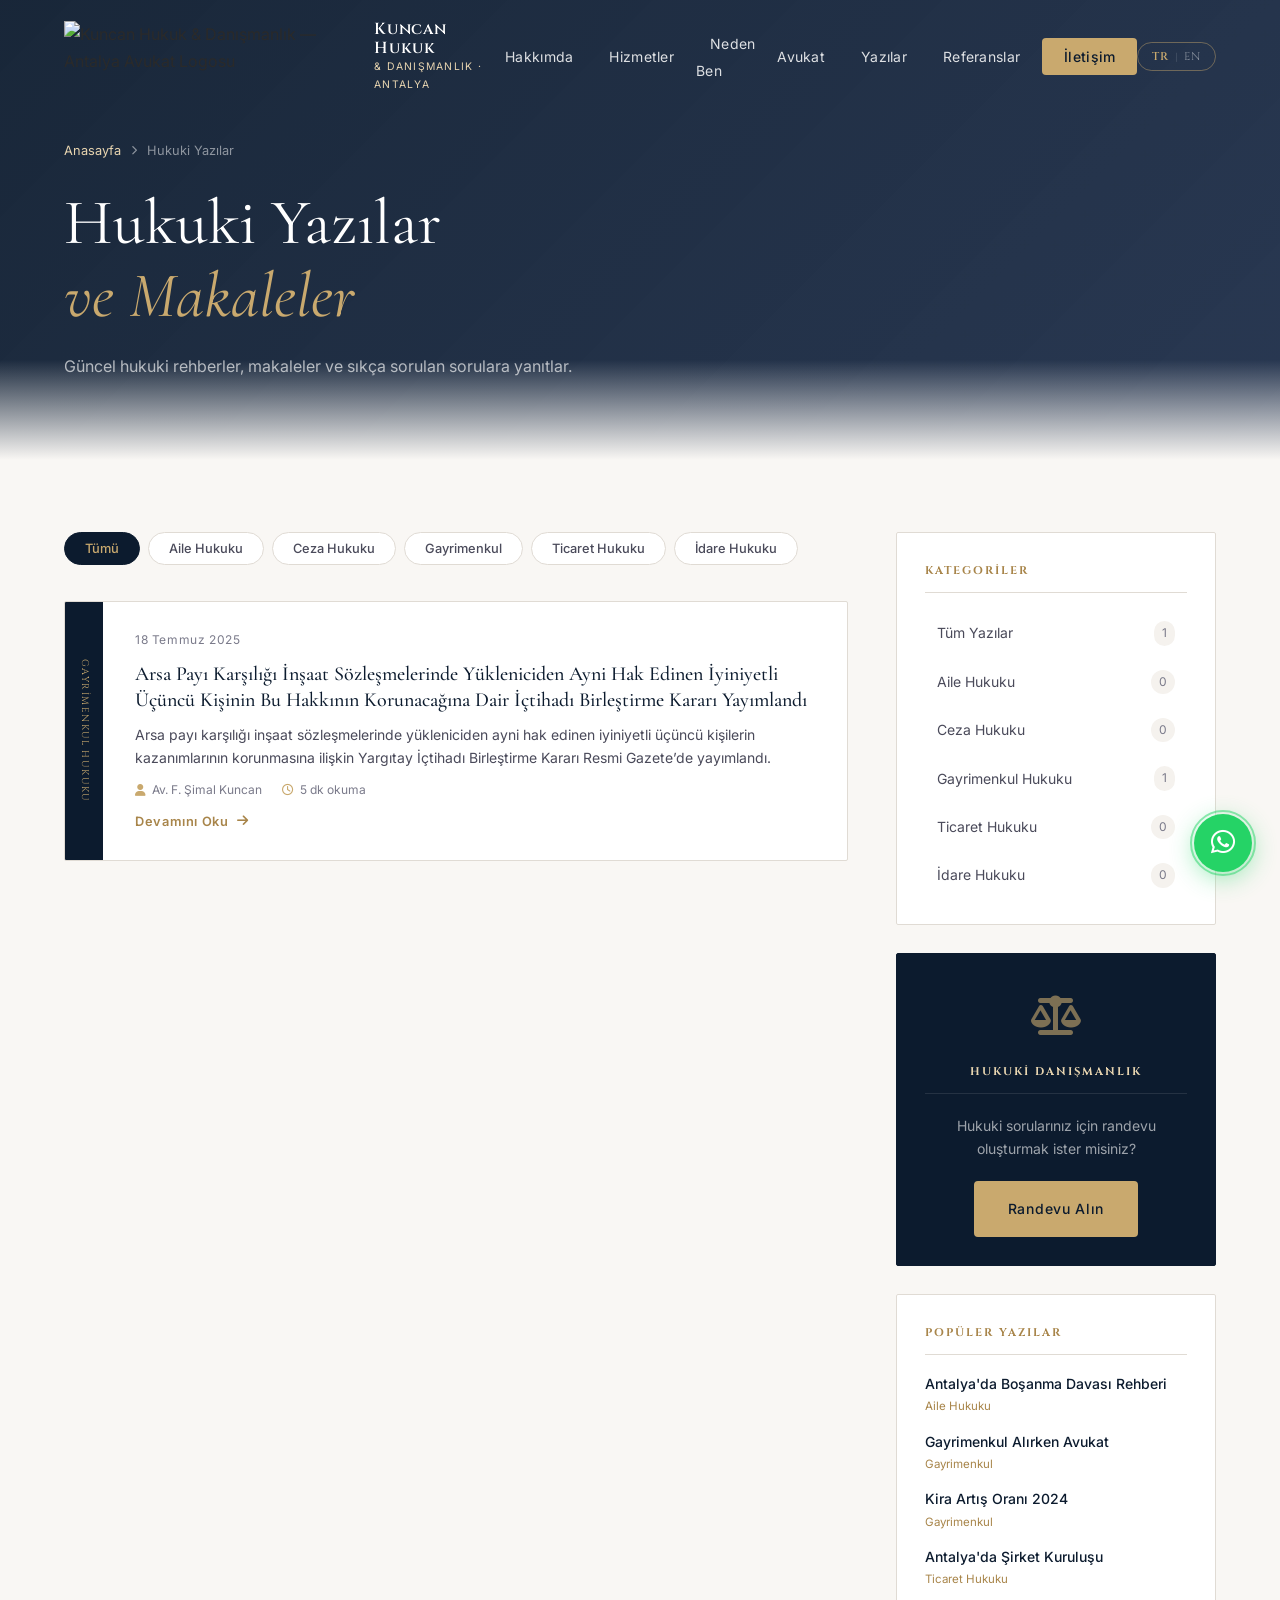
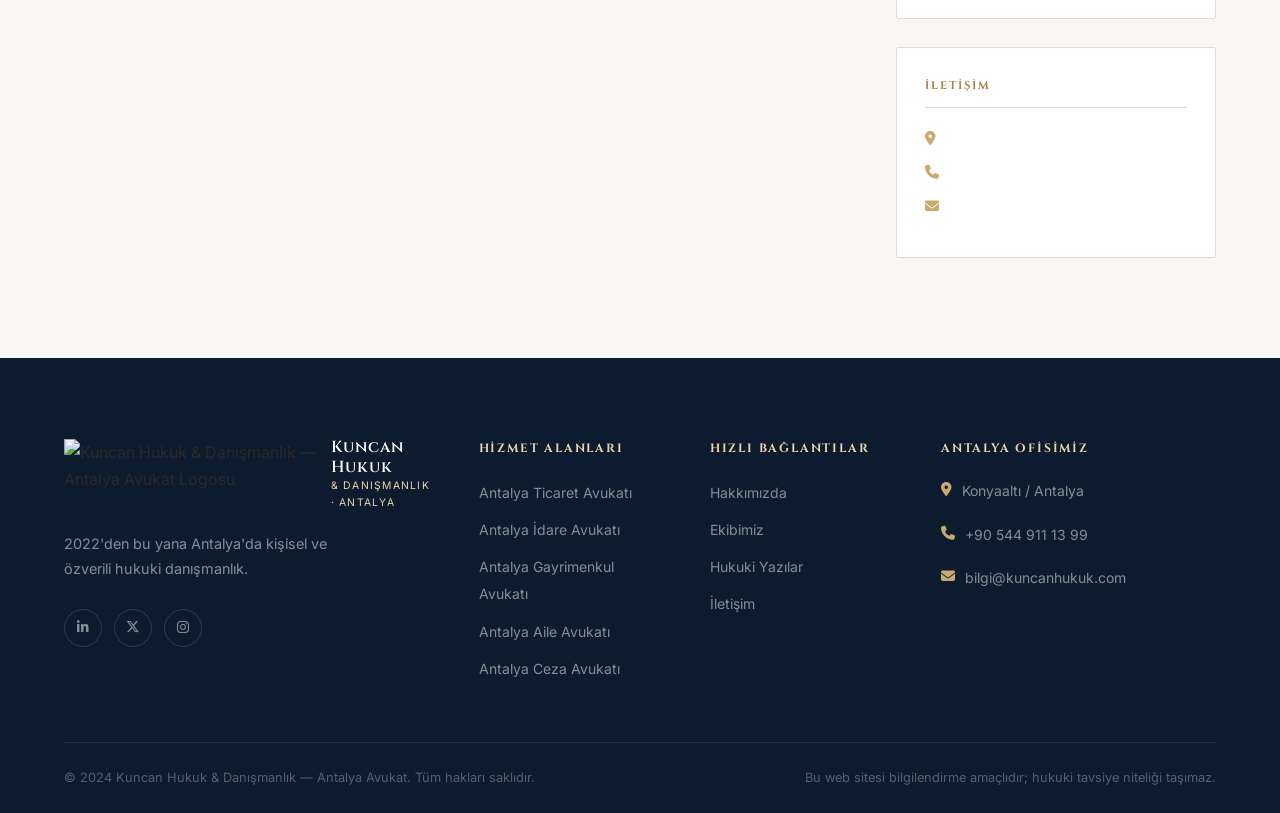
==== commit 7a3bc2bd: "Update contact info, branding, SEO, and security - Phone, email, name updated (F. Şimal Kuncan, bilg" ====
--- a/yazilar.html
+++ b/yazilar.html
@@ -3,14 +3,16 @@
 <head>
   <meta charset="UTF-8" />
   <meta name="viewport" content="width=device-width, initial-scale=1.0" />
-  <title>Hukuki Yazılar ve Makaleler | Antalya Avukat — Yıldırım & Ortakları</title>
+  <title>Hukuki Yazılar | Kuncan Hukuk & Danışmanlık — Antalya Avukat</title>
   <meta name="description" content="Antalya'nın uzman avukatları tarafından kaleme alınan güncel hukuki makaleler, rehberler ve hukuki bilgi kaynakları. Boşanma, ceza, gayrimenkul, ticaret hukuku ve daha fazlası." />
   <meta name="keywords" content="antalya avukat yazıları, antalya hukuk makaleleri, antalya boşanma rehberi, antalya hukuk bilgisi, türk hukuku makaleler" />
-  <meta name="robots" content="noindex, nofollow" />
+  <meta name="robots" content="index, follow" />
+  <link rel="icon" type="image/png" href="/favicon.png" />
+  <link rel="shortcut icon" href="/favicon.png" />
   <link rel="canonical" href="https://www.kuncanhukuk.com/yazilar.html" />
 
-  <meta property="og:title" content="Hukuki Yazılar | Antalya Avukat — Yıldırım & Ortakları" />
-  <meta property="og:description" content="Antalya avukatlarımızın kaleme aldığı güncel hukuki makaleler ve rehberler." />
+  <meta property="og:title" content="Hukuki Yazılar | Kuncan Hukuk & Danışmanlık — Antalya Avukat" />
+  <meta property="og:description" content="Antalya Av. F. Şimal Kuncan'ın kaleme aldığı güncel hukuki makaleler ve rehberler." />
   <meta property="og:type" content="website" />
   <meta property="og:url" content="https://www.kuncanhukuk.com/yazilar.html" />
 
@@ -19,7 +21,7 @@
     "@context": "https://schema.org",
     "@type": "CollectionPage",
     "name": "Hukuki Yazılar ve Makaleler",
-    "description": "Antalya Avukat Yıldırım & Ortakları tarafından hazırlanan hukuki makaleler",
+    "description": "Kuncan Hukuk & Danışmanlık tarafından Antalya'da yayımlanan hukuki makaleler",
     "url": "https://www.kuncanhukuk.com/yazilar.html",
     "breadcrumb": {
       "@type": "BreadcrumbList",
@@ -34,7 +36,7 @@
   <link rel="preconnect" href="https://fonts.googleapis.com" />
   <link rel="preconnect" href="https://fonts.gstatic.com" crossorigin />
   <link href="https://fonts.googleapis.com/css2?family=Cormorant+Garamond:ital,wght@0,300;0,400;0,500;0,600;0,700;1,300;1,400;1,500&family=Inter:wght@300;400;500;600&family=Cinzel:wght@400;500;600&display=swap" rel="stylesheet" />
-  <link rel="stylesheet" href="https://cdnjs.cloudflare.com/ajax/libs/font-awesome/6.5.0/css/all.min.css" />
+  <link rel="stylesheet" href="https://cdnjs.cloudflare.com/ajax/libs/font-awesome/6.5.0/css/all.min.css" integrity="sha384-/o6I2CkkWC//PSjvWC/eYN7l3xM3tJm8ZzVkCOfp//W05QcE3mlGskpoHB6XqI+B" crossorigin="anonymous" />
   <link rel="stylesheet" href="css/style.css" />
 </head>
 <body>
@@ -43,10 +45,10 @@
   <nav id="navbar" class="scrolled" role="navigation" aria-label="Ana navigasyon">
     <div class="nav-inner">
       <a href="/" class="nav-logo" aria-label="Kuncan Hukuk & Danışmanlık — Anasayfa">
-        <span class="logo-icon" aria-hidden="true">⚖</span>
+        <img src="/images/logo.png" alt="Kuncan Hukuk & Danışmanlık — Antalya Avukat Logosu" class="nav-logo-img" height="56" />
         <div class="logo-text">
-          <span class="logo-main">Kuncan Hukuk</span>
-          <span class="logo-sub">& Danışmanlık · Antalya</span>
+          <span class="logo-main" data-i18n="logo_main">Kuncan Hukuk</span>
+          <span class="logo-sub" data-i18n="logo_sub">& Danışmanlık · Antalya</span>
         </div>
       </a>
       <ul class="nav-links" id="navLinks">
@@ -105,151 +107,7 @@
 
           <!-- ARTICLE LIST -->
           <div class="blog-list" id="blogList">
-
-            <article class="blog-card" data-cat="aile" itemscope itemtype="https://schema.org/Article">
-              <div class="blog-card-cat">Aile Hukuku</div>
-              <div class="blog-card-body">
-                <time class="blog-card-date" datetime="2024-11-15" itemprop="datePublished">15 Kasım 2024</time>
-                <h2 itemprop="headline">
-                  <a href="yazilar/antalyada-bosanma-davasi.html">Antalya'da Boşanma Davası Nasıl Açılır? Adım Adım Rehber</a>
-                </h2>
-                <p itemprop="description">Antalya'da boşanma davası açmak isteyenler için anlaşmalı ve çekişmeli boşanma süreçleri, gerekli belgeler ve dikkat edilmesi gereken hususlar. Antalya Aile Mahkemesi süreçleri hakkında kapsamlı rehber.</p>
-                <div class="blog-card-meta">
-                  <span><i class="fa-solid fa-user" aria-hidden="true"></i> Av. Şimal Kuncan</span>
-                  <span><i class="fa-regular fa-clock" aria-hidden="true"></i> 8 dk okuma</span>
-                </div>
-                <a href="yazilar/antalyada-bosanma-davasi.html" class="article-link">Devamını Oku <i class="fa-solid fa-arrow-right" aria-hidden="true"></i></a>
-              </div>
-            </article>
-
-            <article class="blog-card" data-cat="gayrimenkul" itemscope itemtype="https://schema.org/Article">
-              <div class="blog-card-cat">Gayrimenkul Hukuku</div>
-              <div class="blog-card-body">
-                <time class="blog-card-date" datetime="2024-10-28" itemprop="datePublished">28 Ekim 2024</time>
-                <h2 itemprop="headline">
-                  <a href="yazilar/antalyada-gayrimenkul-alirken.html">Antalya'da Gayrimenkul Alırken Avukat Tutmak Neden Şart?</a>
-                </h2>
-                <p itemprop="description">Antalya'da yükselen gayrimenkul fiyatları ve yoğun yatırımcı talebiyle birlikte artan tapu dolandırıcılığı vakalarına karşı kendinizi nasıl koruyabilirsiniz. Tapu sicili, ipotek ve satış öncesi hukuki inceleme rehberi.</p>
-                <div class="blog-card-meta">
-                  <span><i class="fa-solid fa-user" aria-hidden="true"></i> Av. Şimal Kuncan</span>
-                  <span><i class="fa-regular fa-clock" aria-hidden="true"></i> 10 dk okuma</span>
-                </div>
-                <a href="yazilar/antalyada-gayrimenkul-alirken.html" class="article-link">Devamını Oku <i class="fa-solid fa-arrow-right" aria-hidden="true"></i></a>
-              </div>
-            </article>
-
-            <article class="blog-card" data-cat="ceza" itemscope itemtype="https://schema.org/Article">
-              <div class="blog-card-cat">Ceza Hukuku</div>
-              <div class="blog-card-body">
-                <time class="blog-card-date" datetime="2024-10-05" itemprop="datePublished">5 Ekim 2024</time>
-                <h2 itemprop="headline">
-                  <a href="yazilar/trafik-kazasi-tazminati.html">Trafik Kazası Tazminatı Nasıl Alınır? Hukuki Süreç</a>
-                </h2>
-                <p itemprop="description">Trafik kazasında zarara uğrayanların sigorta şirketleri ve karşı taraftan tazminat talep sürecinde bilmeleri gereken her şey. Antalya'da trafik kazası sonrası ilk yapılması gerekenler.</p>
-                <div class="blog-card-meta">
-                  <span><i class="fa-solid fa-user" aria-hidden="true"></i> Av. Şimal Kuncan</span>
-                  <span><i class="fa-regular fa-clock" aria-hidden="true"></i> 7 dk okuma</span>
-                </div>
-                <a href="yazilar/trafik-kazasi-tazminati.html" class="article-link">Devamını Oku <i class="fa-solid fa-arrow-right" aria-hidden="true"></i></a>
-              </div>
-            </article>
-
-            <article class="blog-card" data-cat="ticaret" itemscope itemtype="https://schema.org/Article">
-              <div class="blog-card-cat">Ticaret Hukuku</div>
-              <div class="blog-card-body">
-                <time class="blog-card-date" datetime="2024-09-18" itemprop="datePublished">18 Eylül 2024</time>
-                <h2 itemprop="headline">
-                  <a href="yazilar/antalyada-sirket-kurulus.html">Antalya'da Şirket Kuruluşu: A'dan Z'ye Hukuki Rehber</a>
-                </h2>
-                <p itemprop="description">Antalya'da limited veya anonim şirket kurmak isteyenler için şirket türleri, kuruluş süreci, zorunlu belgeler ve vergi avantajları hakkında kapsamlı hukuki rehber.</p>
-                <div class="blog-card-meta">
-                  <span><i class="fa-solid fa-user" aria-hidden="true"></i> Av. Şimal Kuncan</span>
-                  <span><i class="fa-regular fa-clock" aria-hidden="true"></i> 12 dk okuma</span>
-                </div>
-                <a href="yazilar/antalyada-sirket-kurulus.html" class="article-link">Devamını Oku <i class="fa-solid fa-arrow-right" aria-hidden="true"></i></a>
-              </div>
-            </article>
-
-            <article class="blog-card" data-cat="aile" itemscope itemtype="https://schema.org/Article">
-              <div class="blog-card-cat">Aile Hukuku</div>
-              <div class="blog-card-body">
-                <time class="blog-card-date" datetime="2024-09-02" itemprop="datePublished">2 Eylül 2024</time>
-                <h2 itemprop="headline">
-                  <a href="yazilar/velayet-davasi-rehberi.html">Velayet Davası: Antalya'da Çocuk Velayeti Nasıl Belirlenir?</a>
-                </h2>
-                <p itemprop="description">Boşanma sonrası çocuk velayeti davalarında mahkemelerin değerlendirme kriterleri, müşterek velayet seçeneği ve velayetin değiştirilmesi koşulları.</p>
-                <div class="blog-card-meta">
-                  <span><i class="fa-solid fa-user" aria-hidden="true"></i> Av. Şimal Kuncan</span>
-                  <span><i class="fa-regular fa-clock" aria-hidden="true"></i> 9 dk okuma</span>
-                </div>
-                <a href="yazilar/velayet-davasi-rehberi.html" class="article-link">Devamını Oku <i class="fa-solid fa-arrow-right" aria-hidden="true"></i></a>
-              </div>
-            </article>
-
-            <article class="blog-card" data-cat="idare" itemscope itemtype="https://schema.org/Article">
-              <div class="blog-card-cat">İdare Hukuku</div>
-              <div class="blog-card-body">
-                <time class="blog-card-date" datetime="2024-08-20" itemprop="datePublished">20 Ağustos 2024</time>
-                <h2 itemprop="headline">
-                  <a href="yazilar/imar-para-cezasi-itiraz.html">İmar Para Cezasına İtiraz Nasıl Yapılır?</a>
-                </h2>
-                <p itemprop="description">Antalya Büyükşehir Belediyesi veya ilçe belediyeleri tarafından kesilen imar para cezalarına itiraz süreci, dava açma süreleri ve başarılı itiraz için dikkat edilecek hususlar.</p>
-                <div class="blog-card-meta">
-                  <span><i class="fa-solid fa-user" aria-hidden="true"></i> Av. Şimal Kuncan</span>
-                  <span><i class="fa-regular fa-clock" aria-hidden="true"></i> 6 dk okuma</span>
-                </div>
-                <a href="yazilar/imar-para-cezasi-itiraz.html" class="article-link">Devamını Oku <i class="fa-solid fa-arrow-right" aria-hidden="true"></i></a>
-              </div>
-            </article>
-
-            <article class="blog-card" data-cat="gayrimenkul" itemscope itemtype="https://schema.org/Article">
-              <div class="blog-card-cat">Gayrimenkul Hukuku</div>
-              <div class="blog-card-body">
-                <time class="blog-card-date" datetime="2024-07-30" itemprop="datePublished">30 Temmuz 2024</time>
-                <h2 itemprop="headline">
-                  <a href="yazilar/kira-artis-haklari.html">Kira Artış Oranı ve Kiracı Hakları 2024</a>
-                </h2>
-                <p itemprop="description">2024 yılı kira artış tavanı, %25 kira artış sınırının sona ermesi sonrası yasal durum, kiracı hakları ve ev sahiplerinin tahliye başvurularına karşı nasıl korunulur.</p>
-                <div class="blog-card-meta">
-                  <span><i class="fa-solid fa-user" aria-hidden="true"></i> Av. Şimal Kuncan</span>
-                  <span><i class="fa-regular fa-clock" aria-hidden="true"></i> 8 dk okuma</span>
-                </div>
-                <a href="yazilar/kira-artis-haklari.html" class="article-link">Devamını Oku <i class="fa-solid fa-arrow-right" aria-hidden="true"></i></a>
-              </div>
-            </article>
-
-            <article class="blog-card" data-cat="ceza" itemscope itemtype="https://schema.org/Article">
-              <div class="blog-card-cat">Ceza Hukuku</div>
-              <div class="blog-card-body">
-                <time class="blog-card-date" datetime="2024-07-10" itemprop="datePublished">10 Temmuz 2024</time>
-                <h2 itemprop="headline">
-                  <a href="yazilar/gozaltina-alinan-haklari.html">Gözaltına Alındığınızda Haklarınız Nelerdir?</a>
-                </h2>
-                <p itemprop="description">Gözaltı sürecinde susma hakkı, avukat talep etme hakkı, gözaltı süresi ve ifade verme sırasında dikkat edilmesi gereken hususlar. Antalya'da ceza avukatı desteği ne zaman alınmalı?</p>
-                <div class="blog-card-meta">
-                  <span><i class="fa-solid fa-user" aria-hidden="true"></i> Av. Şimal Kuncan</span>
-                  <span><i class="fa-regular fa-clock" aria-hidden="true"></i> 7 dk okuma</span>
-                </div>
-                <a href="yazilar/gozaltina-alinan-haklari.html" class="article-link">Devamını Oku <i class="fa-solid fa-arrow-right" aria-hidden="true"></i></a>
-              </div>
-            </article>
-
-            <article class="blog-card" data-cat="ticaret" itemscope itemtype="https://schema.org/Article">
-              <div class="blog-card-cat">Ticaret Hukuku</div>
-              <div class="blog-card-body">
-                <time class="blog-card-date" datetime="2024-06-25" itemprop="datePublished">25 Haziran 2024</time>
-                <h2 itemprop="headline">
-                  <a href="yazilar/is-sozlesmesi-haklari.html">İş Sözleşmesi Feshinde İşçi Hakları</a>
-                </h2>
-                <p itemprop="description">İş akdinin işveren tarafından haksız feshedilmesi durumunda işçinin kıdem tazminatı, ihbar tazminatı ve işe iade davası açma hakları. Antalya İş Mahkemesi süreçleri.</p>
-                <div class="blog-card-meta">
-                  <span><i class="fa-solid fa-user" aria-hidden="true"></i> Av. Şimal Kuncan</span>
-                  <span><i class="fa-regular fa-clock" aria-hidden="true"></i> 10 dk okuma</span>
-                </div>
-                <a href="yazilar/is-sozlesmesi-haklari.html" class="article-link">Devamını Oku <i class="fa-solid fa-arrow-right" aria-hidden="true"></i></a>
-              </div>
-            </article>
-
+            <!-- Articles rendered by js/articles.js -->
           </div>
           <!-- /blog-list -->
 
@@ -316,9 +174,9 @@
           <div class="sidebar-widget">
             <h3>İletişim</h3>
             <ul class="footer-contact">
-              <li><i class="fa-solid fa-location-dot" aria-hidden="true"></i> Lara Cad. No:42, Muratpaşa/Antalya</li>
-              <li><i class="fa-solid fa-phone" aria-hidden="true"></i> <a href="tel:+902425550000">+90 (242) 555 00 00</a></li>
-              <li><i class="fa-solid fa-envelope" aria-hidden="true"></i> <a href="mailto:info@kuncanhukuk.com.tr">info@kuncanhukuk.com.tr</a></li>
+              <li><i class="fa-solid fa-location-dot" aria-hidden="true"></i> Konyaaltı / Antalya</li>
+              <li><i class="fa-solid fa-phone" aria-hidden="true"></i> <a href="tel:+905449111399">+90 544 911 13 99</a></li>
+              <li><i class="fa-solid fa-envelope" aria-hidden="true"></i> <a href="mailto:bilgi@kuncanhukuk.com">bilgi@kuncanhukuk.com</a></li>
             </ul>
           </div>
 
@@ -335,13 +193,13 @@
       <div class="footer-grid">
         <div class="footer-brand">
           <a href="/" class="nav-logo">
-            <span class="logo-icon" aria-hidden="true">⚖</span>
+            <img src="/images/logo.png" alt="Kuncan Hukuk & Danışmanlık — Antalya Avukat Logosu" class="nav-logo-img" height="40" />
             <div class="logo-text">
-              <span class="logo-main">Kuncan Hukuk</span>
-              <span class="logo-sub">& Danışmanlık · Antalya</span>
+              <span class="logo-main" data-i18n="logo_main">Kuncan Hukuk</span>
+              <span class="logo-sub" data-i18n="logo_sub">& Danışmanlık · Antalya</span>
             </div>
           </a>
-          <p class="footer-tagline" data-i18n="footer_tagline">2020'den bu yana Antalya'da kişisel ve özverili hukuki danışmanlık.</p>
+          <p class="footer-tagline" data-i18n="footer_tagline">2022'den bu yana Antalya'da kişisel ve özverili hukuki danışmanlık.</p>
           <div class="footer-social">
             <a href="#" aria-label="LinkedIn"><i class="fa-brands fa-linkedin-in"></i></a>
             <a href="#" aria-label="Twitter"><i class="fa-brands fa-x-twitter"></i></a>
@@ -370,9 +228,9 @@
         <div class="footer-col">
           <h4>Antalya Ofisimiz</h4>
           <ul class="footer-contact">
-            <li><i class="fa-solid fa-location-dot" aria-hidden="true"></i> Lara Cad. No:42, Muratpaşa/Antalya</li>
-            <li><i class="fa-solid fa-phone" aria-hidden="true"></i> <a href="tel:+902425550000">+90 (242) 555 00 00</a></li>
-            <li><i class="fa-solid fa-envelope" aria-hidden="true"></i> <a href="mailto:info@kuncanhukuk.com.tr">info@kuncanhukuk.com.tr</a></li>
+            <li><i class="fa-solid fa-location-dot" aria-hidden="true"></i> Konyaaltı / Antalya</li>
+            <li><i class="fa-solid fa-phone" aria-hidden="true"></i> <a href="tel:+905449111399">+90 544 911 13 99</a></li>
+            <li><i class="fa-solid fa-envelope" aria-hidden="true"></i> <a href="mailto:bilgi@kuncanhukuk.com">bilgi@kuncanhukuk.com</a></li>
           </ul>
         </div>
       </div>
@@ -384,7 +242,7 @@
   </footer>
 
   <!-- WHATSAPP FLOAT -->
-  <a href="https://wa.me/902425550000"
+  <a href="https://wa.me/905449111399"
      class="whatsapp-float"
      target="_blank"
      rel="noopener noreferrer"
@@ -393,6 +251,7 @@
     <span class="whatsapp-tooltip" data-i18n="wa_tooltip">WhatsApp'ta Yazın</span>
   </a>
 
+  <script src="js/articles.js"></script>
   <script src="js/i18n.js"></script>
   <script src="js/main.js"></script>
   <script src="js/yazilar.js"></script>
--- a/css/style.css
+++ b/css/style.css
@@ -179,6 +179,11 @@
   align-items: center;
   gap: 12px;
 }
+.nav-logo-img {
+  height: 72px;
+  width: auto;
+  display: block;
+}
 .logo-icon {
   font-size: 1.8rem;
   color: var(--gold);
@@ -884,6 +889,13 @@
   grid-template-columns: 1fr 1.2fr;
   gap: 80px;
   align-items: start;
+}
+
+.contact-map {
+  margin-top: 60px;
+  overflow: hidden;
+  border-radius: 12px;
+  box-shadow: 0 4px 24px rgba(0,0,0,.08);
 }
 
 .contact-details {
@@ -1089,6 +1101,77 @@
   color: rgba(255,255,255,0.3);
   font-size: 0.8rem;
 }
+.yasal-uyari-btn {
+  background: none;
+  border: none;
+  color: var(--gold);
+  font-size: 0.8rem;
+  cursor: pointer;
+  padding: 0;
+  margin-left: 12px;
+  text-decoration: underline;
+  font-family: inherit;
+  opacity: 0.8;
+  transition: opacity .2s;
+}
+.yasal-uyari-btn:hover { opacity: 1; }
+
+/* Legal Modal */
+.legal-modal-overlay {
+  display: none;
+  position: fixed;
+  inset: 0;
+  background: rgba(0,0,0,0.6);
+  z-index: 2000;
+  align-items: center;
+  justify-content: center;
+  padding: 24px;
+}
+.legal-modal-overlay.active { display: flex; }
+.legal-modal {
+  background: #fff;
+  border-radius: 12px;
+  max-width: 640px;
+  width: 100%;
+  max-height: 80vh;
+  display: flex;
+  flex-direction: column;
+  box-shadow: 0 20px 60px rgba(0,0,0,0.3);
+}
+.legal-modal-header {
+  display: flex;
+  align-items: center;
+  justify-content: space-between;
+  padding: 24px 28px 16px;
+  border-bottom: 1px solid rgba(0,0,0,.08);
+}
+.legal-modal-header h3 {
+  font-family: 'Cormorant Garamond', serif;
+  font-size: 1.3rem;
+  font-weight: 600;
+  color: var(--navy);
+  margin: 0;
+}
+.legal-modal-close {
+  background: none;
+  border: none;
+  font-size: 1.6rem;
+  cursor: pointer;
+  color: #6b7280;
+  line-height: 1;
+  padding: 0 4px;
+  transition: color .2s;
+}
+.legal-modal-close:hover { color: var(--navy); }
+.legal-modal-body {
+  padding: 24px 28px;
+  overflow-y: auto;
+  font-size: 0.88rem;
+  line-height: 1.75;
+  color: #374151;
+}
+.legal-modal-body p { margin-bottom: 14px; }
+.legal-modal-body p:last-child { margin-bottom: 0; }
 
 /* ===================================================
    ANIMATIONS
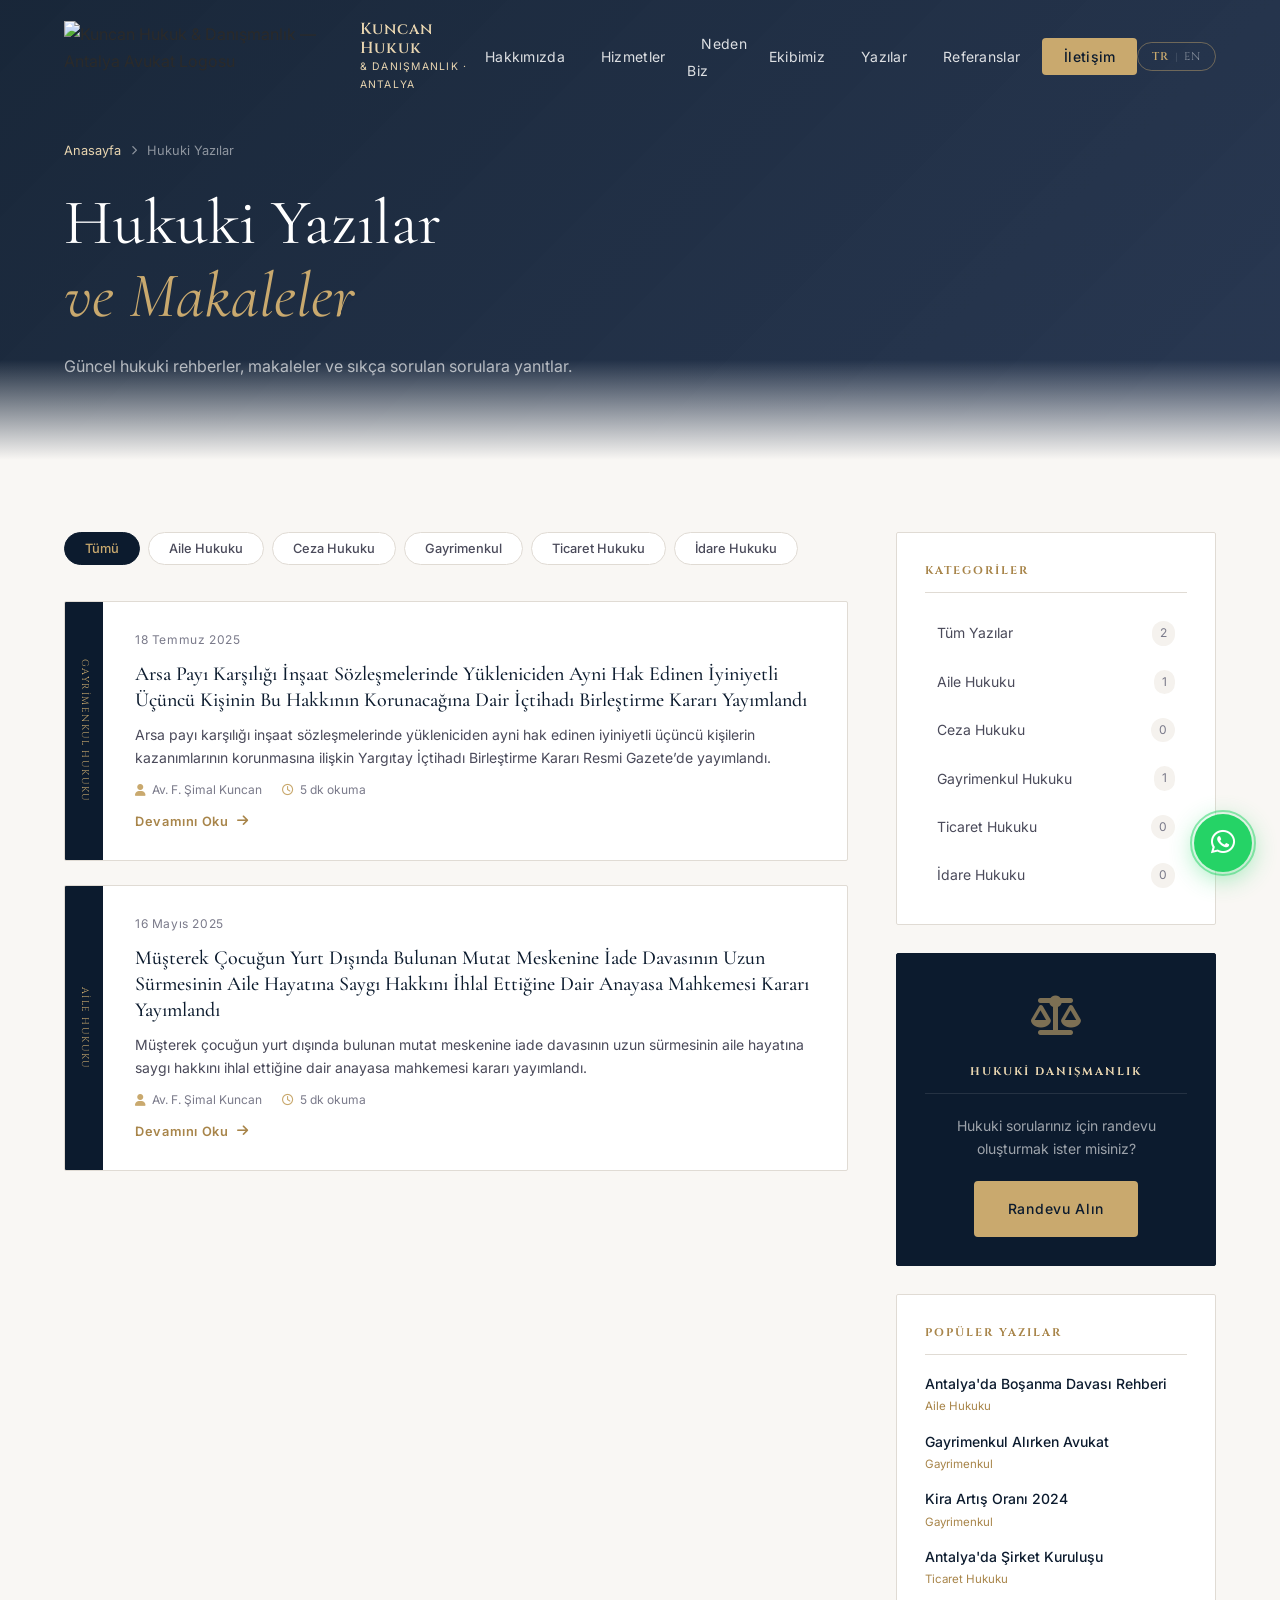
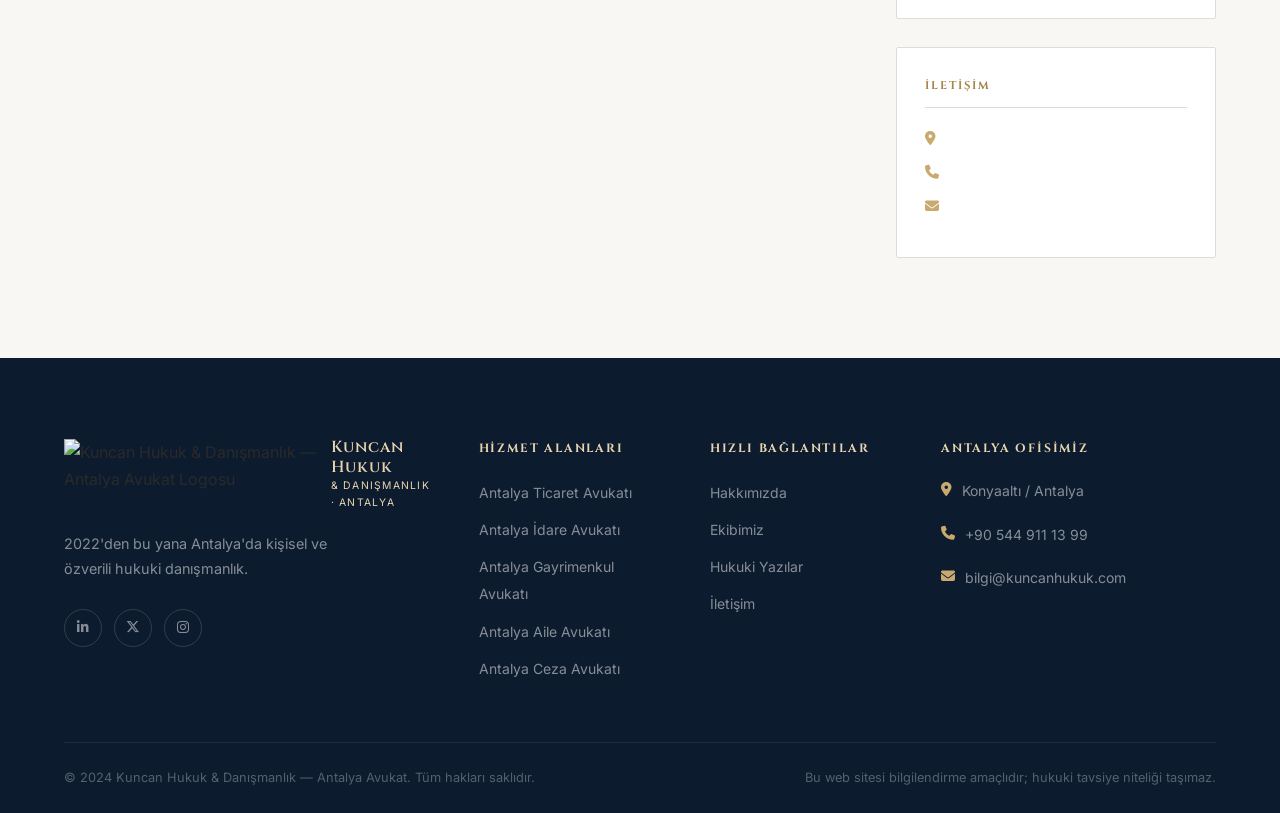
==== commit 4b1360bd: "UI text updates, real contact form, and footer cleanup - Hizmet Alanlarım → Hizmet Alanlarımız - Müv" ====
--- a/yazilar.html
+++ b/yazilar.html
@@ -55,7 +55,7 @@
         <li><a href="index.html#about"        data-i18n="nav_about">Hakkımızda</a></li>
         <li><a href="index.html#services"     data-i18n="nav_services">Hizmetler</a></li>
         <li><a href="index.html#why-us"       data-i18n="nav_why">Neden Biz</a></li>
-        <li><a href="index.html#lawyer"       data-i18n="nav_team">Avukat</a></li>
+        <li><a href="index.html#lawyer"       data-i18n="nav_team">Ekibimiz</a></li>
         <li><a href="yazilar.html" aria-current="page" data-i18n="nav_articles">Yazılar</a></li>
         <li><a href="index.html#testimonials" data-i18n="nav_testimonials">Referanslar</a></li>
         <li><a href="index.html#contact" class="nav-cta" data-i18n="nav_contact">İletişim</a></li>
--- a/css/style.css
+++ b/css/style.css
@@ -197,7 +197,7 @@
   font-family: var(--font-deco);
   font-size: 1rem;
   font-weight: 600;
-  color: var(--white);
+  color: var(--gold-light);
   letter-spacing: 0.05em;
   line-height: 1.2;
 }
@@ -796,6 +796,12 @@
   opacity: 0.6;
 }
 
+.testimonial-stars {
+  color: #f59e0b;
+  font-size: 1.1rem;
+  letter-spacing: 2px;
+  margin-bottom: 16px;
+}
 .testimonial-text {
   font-family: var(--font-serif);
   font-size: 1.4rem;
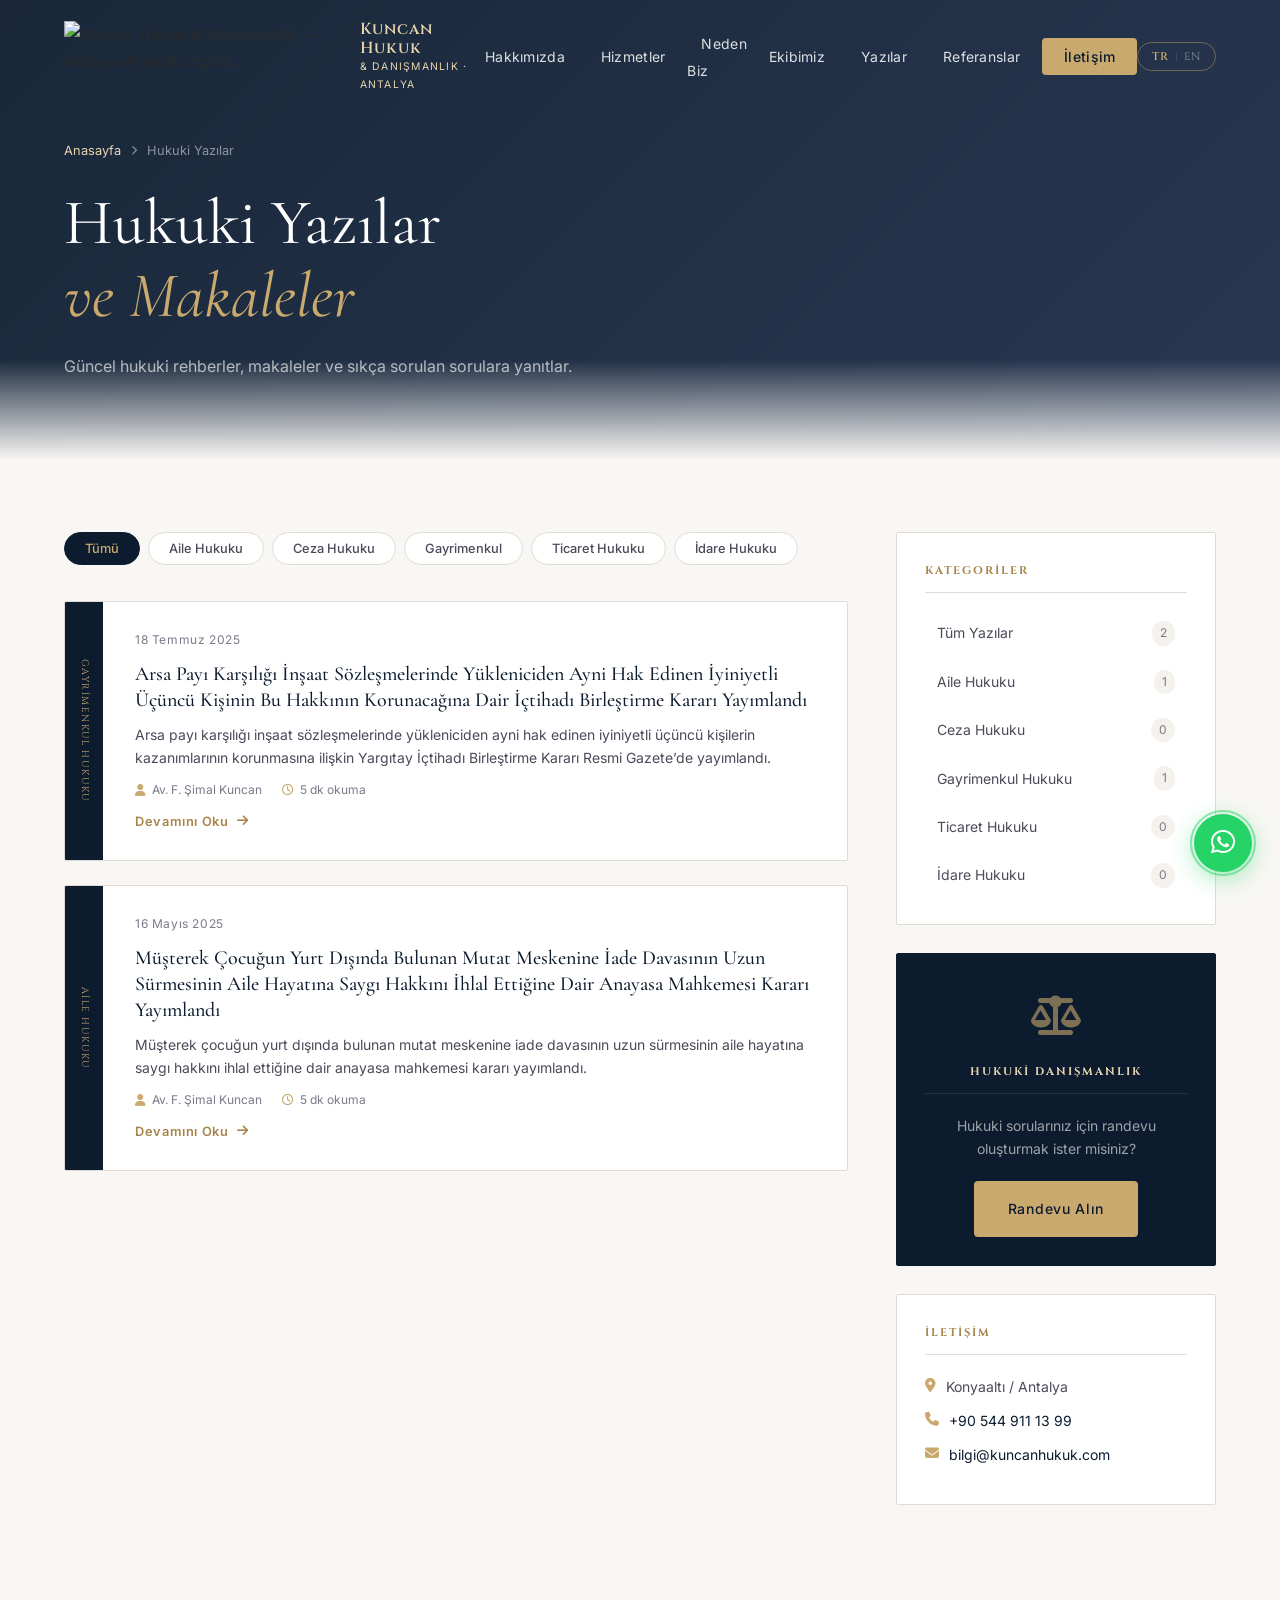
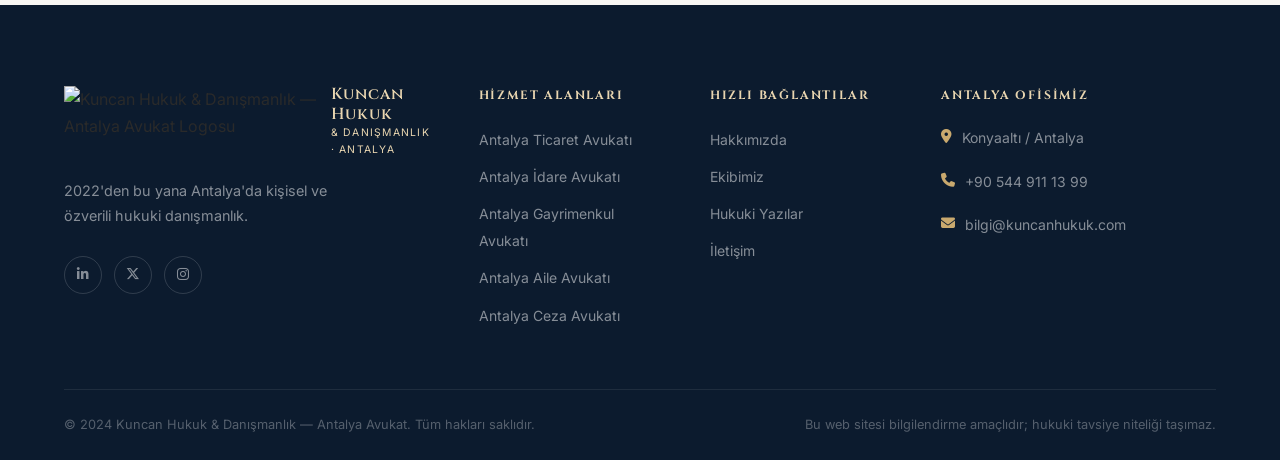
==== commit 5f62ff61: "Fix i18n.js syntax error, SEO improvements, bio visibility, and UI text updates Co-Authored-By: Clau" ====
--- a/yazilar.html
+++ b/yazilar.html
@@ -137,39 +137,10 @@
           <div class="sidebar-widget sidebar-cta">
             <div class="sidebar-cta-icon" aria-hidden="true"><i class="fa-solid fa-scale-balanced"></i></div>
             <h3 data-i18n="sidebar_cta_title">Hukuki Danışmanlık</h3>
-            <p data-i18n="sidebar_cta_desc">Hukuki sorularınız için Antalya avukatlarımızla görüşmek ister misiniz?</p>
-            <a href="index.html#contact" class="btn btn-gold"><span data-i18n="sidebar_cta_btn">Ücretsiz Danışmanlık</span></a>
-          </div>
-
-          <div class="sidebar-widget">
-            <h3 data-i18n="sidebar_popular">Popüler Yazılar</h3>
-            <ul class="sidebar-popular">
-              <li>
-                <a href="yazilar/antalyada-bosanma-davasi.html">
-                  <span>Antalya'da Boşanma Davası Rehberi</span>
-                  <small>Aile Hukuku</small>
-                </a>
-              </li>
-              <li>
-                <a href="yazilar/antalyada-gayrimenkul-alirken.html">
-                  <span>Gayrimenkul Alırken Avukat</span>
-                  <small>Gayrimenkul</small>
-                </a>
-              </li>
-              <li>
-                <a href="yazilar/kira-artis-haklari.html">
-                  <span>Kira Artış Oranı 2024</span>
-                  <small>Gayrimenkul</small>
-                </a>
-              </li>
-              <li>
-                <a href="yazilar/antalyada-sirket-kurulus.html">
-                  <span>Antalya'da Şirket Kuruluşu</span>
-                  <small>Ticaret Hukuku</small>
-                </a>
-              </li>
-            </ul>
-          </div>
+            <p data-i18n="sidebar_cta_desc">Hukuki sorularınız için randevu oluşturmak ister misiniz?</p>
+            <a href="index.html#contact" class="btn btn-gold"><span data-i18n="sidebar_cta_btn">Randevu Alın</span></a>
+          </div>
+
 
           <div class="sidebar-widget">
             <h3>İletişim</h3>
--- a/css/style.css
+++ b/css/style.css
@@ -1417,6 +1417,11 @@
 .lawyer-bio-text {
   font-size: 1rem;
   line-height: 1.85;
+  color: var(--text-mid);
+}
+.lawyer-bio-text p {
+  color: var(--text-mid);
+  margin-bottom: 14px;
 }
 
 .lawyer-meta {
@@ -1802,6 +1807,15 @@
 }
 .sidebar-cta p { font-size: 0.875rem; color: rgba(255,255,255,0.6); margin-bottom: 20px; }
 
+.sidebar-widget .footer-contact li {
+  color: var(--text-mid);
+}
+.sidebar-widget .footer-contact li a {
+  color: var(--navy);
+}
+.sidebar-widget .footer-contact li a:hover {
+  color: var(--gold-dark);
+}
 .sidebar-popular {
   display: flex;
   flex-direction: column;
